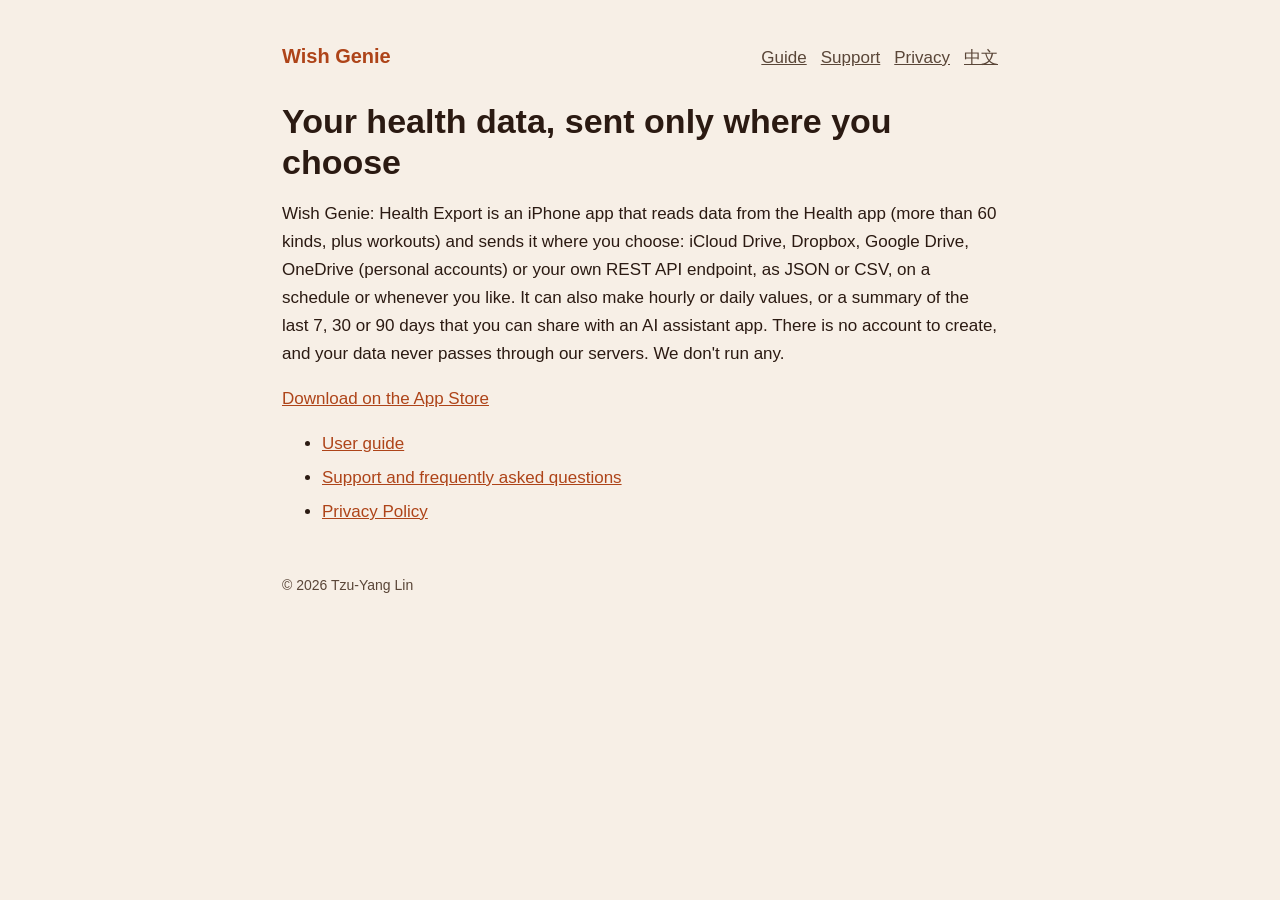
==== index.html @ 7e7dbb58 "docs: 1.4 - 60+ kinds of Health data and workouts Guide (en/zh): grouped data list, workout fields i" ====
<!DOCTYPE html>
<html lang="en">
<head>
<meta charset="utf-8">
<meta name="viewport" content="width=device-width, initial-scale=1">
<meta name="msvalidate.01" content="A6D7E776B60EA74DF2CAEA96C87149D2">
<title>Wish Genie: Health Export</title>
<meta name="description" content="iPhone app that exports Apple Health data (60+ kinds, plus workouts) as JSON or CSV to iCloud Drive, Dropbox, Google Drive, OneDrive or your own REST API. No account, no servers.">
<link rel="stylesheet" href="style.css">
</head>
<body>
<main>
<header><a class="brand" href="./">Wish Genie</a><nav><a href="guide/">Guide</a><a href="support/">Support</a><a href="privacy/">Privacy</a><a href="zh/" lang="zh-Hant">中文</a></nav></header>
<h1>Your health data, sent only where you choose</h1>
<p>Wish Genie: Health Export is an iPhone app that reads data from the Health app (more than 60 kinds, plus workouts) and sends it where you choose: iCloud Drive, Dropbox, Google Drive, OneDrive (personal accounts) or your own REST API endpoint, as JSON or CSV, on a schedule or whenever you like. It can also make hourly or daily values, or a summary of the last 7, 30 or 90 days that you can share with an AI assistant app. There is no account to create, and your data never passes through our servers. We don't run any.</p>
<p><a href="https://apps.apple.com/app/id6830697434">Download on the App Store</a></p>
<ul>
<li><a href="guide/">User guide</a></li>
<li><a href="support/">Support and frequently asked questions</a></li>
<li><a href="privacy/">Privacy Policy</a></li>
</ul>
<footer>© 2026 Tzu-Yang Lin</footer>
</main>
</body>
</html>
---- style.css ----
:root { --clay:#AE4419; --sky:#8DCFF0; --ink:#2B1A12; --sand:#F7EFE6; --soft:#5A4638; }
* { box-sizing: border-box; }
body { margin:0; background:var(--sand); color:var(--ink); font:17px/1.65 -apple-system, BlinkMacSystemFont, "PingFang TC", "Noto Sans TC", "Helvetica Neue", Arial, sans-serif; }
main { max-width:760px; margin:0 auto; padding:40px 22px 64px; }
header { display:flex; justify-content:space-between; align-items:baseline; gap:16px; flex-wrap:wrap; margin-bottom:28px; }
header a.brand { color:var(--clay); font-weight:800; font-size:20px; text-decoration:none; }
nav a { color:var(--soft); margin-left:14px; }
h1 { font-size:34px; line-height:1.2; margin:0 0 8px; }
h2 { font-size:22px; margin:34px 0 8px; }
p.meta { color:var(--soft); margin-top:0; }
a { color:var(--clay); }
li { margin:6px 0; }
footer { margin-top:48px; color:var(--soft); font-size:14px; }
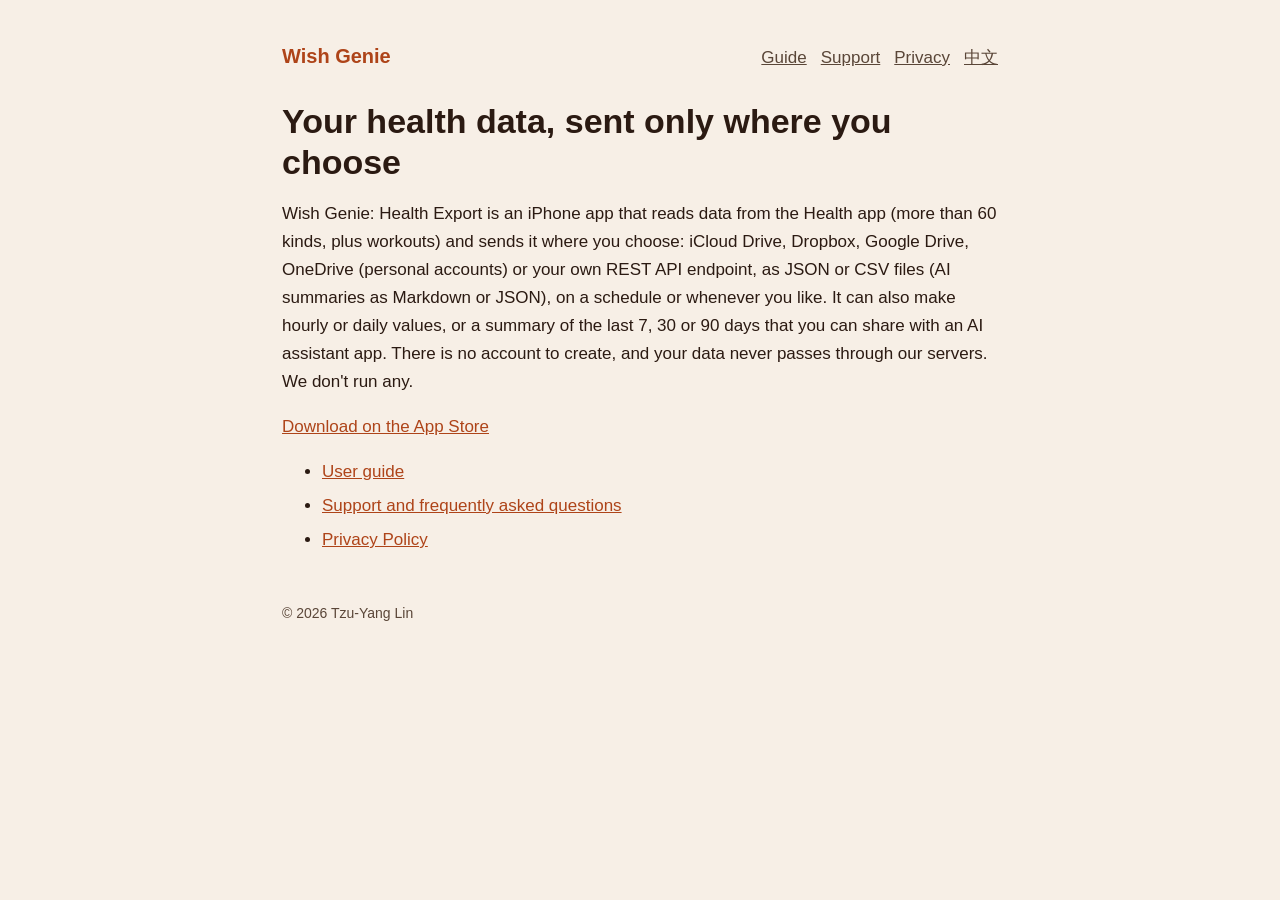
==== commit 6773523b: "docs: fix five inconsistencies from user testing (iOS 18+, sleep stage values, Check Health access, " ====
--- a/index.html
+++ b/index.html
@@ -12,7 +12,7 @@
 <main>
 <header><a class="brand" href="./">Wish Genie</a><nav><a href="guide/">Guide</a><a href="support/">Support</a><a href="privacy/">Privacy</a><a href="zh/" lang="zh-Hant">中文</a></nav></header>
 <h1>Your health data, sent only where you choose</h1>
-<p>Wish Genie: Health Export is an iPhone app that reads data from the Health app (more than 60 kinds, plus workouts) and sends it where you choose: iCloud Drive, Dropbox, Google Drive, OneDrive (personal accounts) or your own REST API endpoint, as JSON or CSV, on a schedule or whenever you like. It can also make hourly or daily values, or a summary of the last 7, 30 or 90 days that you can share with an AI assistant app. There is no account to create, and your data never passes through our servers. We don't run any.</p>
+<p>Wish Genie: Health Export is an iPhone app that reads data from the Health app (more than 60 kinds, plus workouts) and sends it where you choose: iCloud Drive, Dropbox, Google Drive, OneDrive (personal accounts) or your own REST API endpoint, as JSON or CSV files (AI summaries as Markdown or JSON), on a schedule or whenever you like. It can also make hourly or daily values, or a summary of the last 7, 30 or 90 days that you can share with an AI assistant app. There is no account to create, and your data never passes through our servers. We don't run any.</p>
 <p><a href="https://apps.apple.com/app/id6830697434">Download on the App Store</a></p>
 <ul>
 <li><a href="guide/">User guide</a></li>
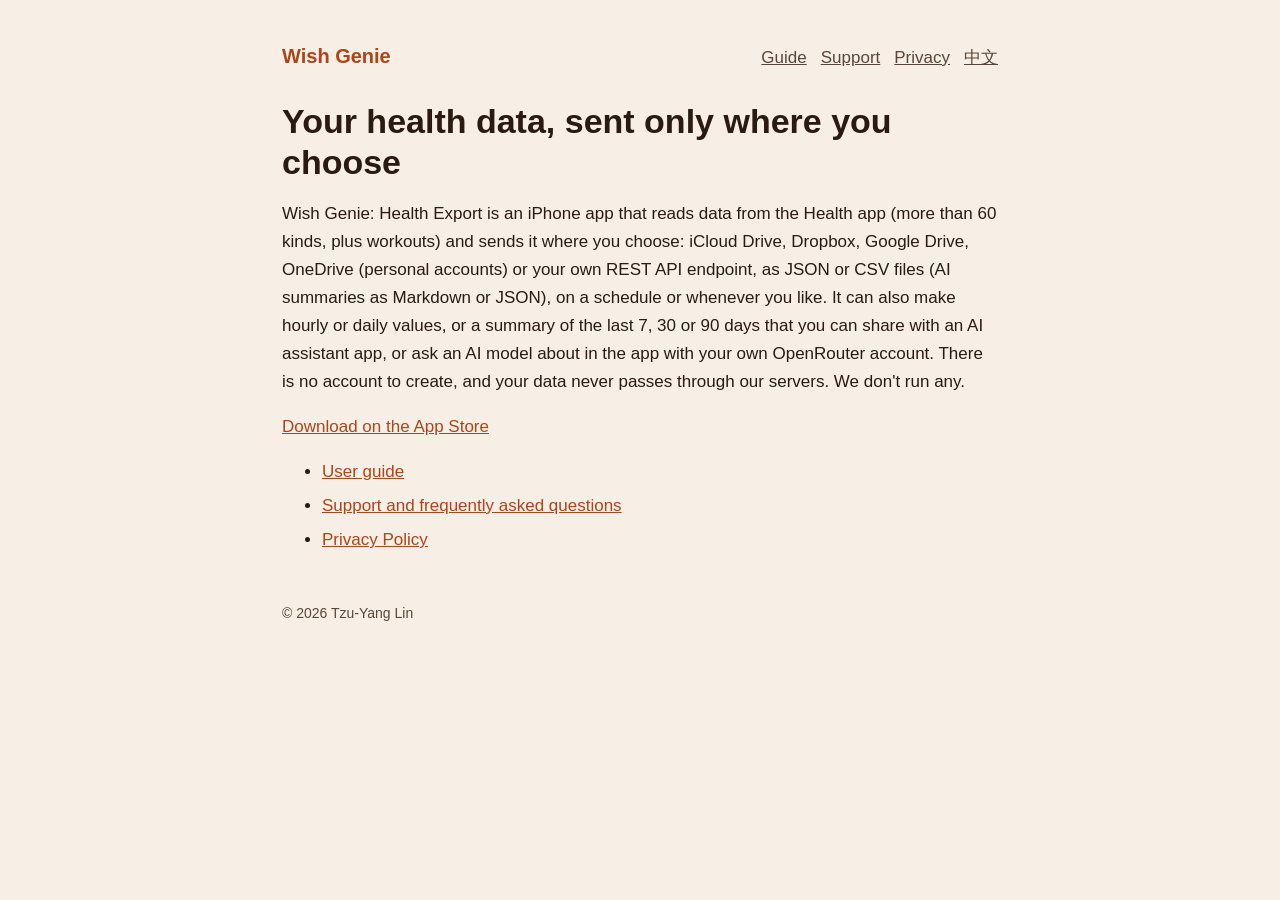
==== commit e45b413b: "docs: 1.6 - Ask AI with your own OpenRouter account (consent, models, training note, local history, " ====
--- a/index.html
+++ b/index.html
@@ -12,7 +12,7 @@
 <main>
 <header><a class="brand" href="./">Wish Genie</a><nav><a href="guide/">Guide</a><a href="support/">Support</a><a href="privacy/">Privacy</a><a href="zh/" lang="zh-Hant">中文</a></nav></header>
 <h1>Your health data, sent only where you choose</h1>
-<p>Wish Genie: Health Export is an iPhone app that reads data from the Health app (more than 60 kinds, plus workouts) and sends it where you choose: iCloud Drive, Dropbox, Google Drive, OneDrive (personal accounts) or your own REST API endpoint, as JSON or CSV files (AI summaries as Markdown or JSON), on a schedule or whenever you like. It can also make hourly or daily values, or a summary of the last 7, 30 or 90 days that you can share with an AI assistant app. There is no account to create, and your data never passes through our servers. We don't run any.</p>
+<p>Wish Genie: Health Export is an iPhone app that reads data from the Health app (more than 60 kinds, plus workouts) and sends it where you choose: iCloud Drive, Dropbox, Google Drive, OneDrive (personal accounts) or your own REST API endpoint, as JSON or CSV files (AI summaries as Markdown or JSON), on a schedule or whenever you like. It can also make hourly or daily values, or a summary of the last 7, 30 or 90 days that you can share with an AI assistant app, or ask an AI model about in the app with your own OpenRouter account. There is no account to create, and your data never passes through our servers. We don't run any.</p>
 <p><a href="https://apps.apple.com/app/id6830697434">Download on the App Store</a></p>
 <ul>
 <li><a href="guide/">User guide</a></li>
--- a/style.css
+++ b/style.css
@@ -11,3 +11,4 @@
 a { color:var(--clay); }
 li { margin:6px 0; }
 footer { margin-top:48px; color:var(--soft); font-size:14px; }
+pre.note { white-space:pre-wrap; overflow-wrap:anywhere; background:#fff; border-left:4px solid var(--clay); border-radius:8px; padding:14px 16px; font:14px/1.55 ui-monospace, SFMono-Regular, Menlo, monospace; color:var(--ink); }
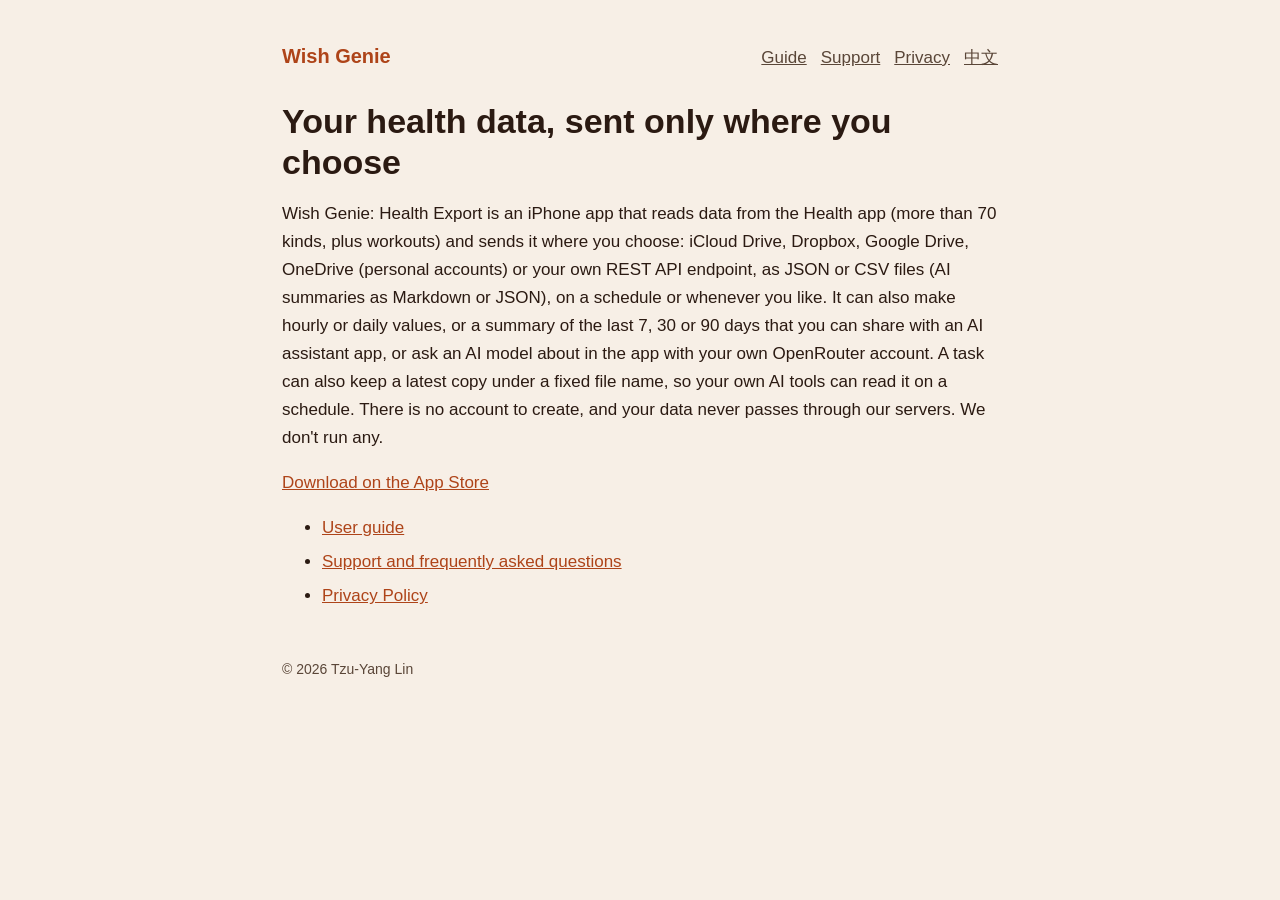
==== commit 1f911dfd: "docs: 1.7 - 12 new data types (stand hours, mindful minutes, State of Mind, Activity rings, cycle tr" ====
--- a/index.html
+++ b/index.html
@@ -5,14 +5,14 @@
 <meta name="viewport" content="width=device-width, initial-scale=1">
 <meta name="msvalidate.01" content="A6D7E776B60EA74DF2CAEA96C87149D2">
 <title>Wish Genie: Health Export</title>
-<meta name="description" content="iPhone app that exports Apple Health data (60+ kinds, plus workouts) as JSON or CSV to iCloud Drive, Dropbox, Google Drive, OneDrive or your own REST API. No account, no servers.">
+<meta name="description" content="iPhone app that exports Apple Health data (70+ kinds, plus workouts) as JSON or CSV to iCloud Drive, Dropbox, Google Drive, OneDrive or your own REST API. No account, no servers.">
 <link rel="stylesheet" href="style.css">
 </head>
 <body>
 <main>
 <header><a class="brand" href="./">Wish Genie</a><nav><a href="guide/">Guide</a><a href="support/">Support</a><a href="privacy/">Privacy</a><a href="zh/" lang="zh-Hant">中文</a></nav></header>
 <h1>Your health data, sent only where you choose</h1>
-<p>Wish Genie: Health Export is an iPhone app that reads data from the Health app (more than 60 kinds, plus workouts) and sends it where you choose: iCloud Drive, Dropbox, Google Drive, OneDrive (personal accounts) or your own REST API endpoint, as JSON or CSV files (AI summaries as Markdown or JSON), on a schedule or whenever you like. It can also make hourly or daily values, or a summary of the last 7, 30 or 90 days that you can share with an AI assistant app, or ask an AI model about in the app with your own OpenRouter account. There is no account to create, and your data never passes through our servers. We don't run any.</p>
+<p>Wish Genie: Health Export is an iPhone app that reads data from the Health app (more than 70 kinds, plus workouts) and sends it where you choose: iCloud Drive, Dropbox, Google Drive, OneDrive (personal accounts) or your own REST API endpoint, as JSON or CSV files (AI summaries as Markdown or JSON), on a schedule or whenever you like. It can also make hourly or daily values, or a summary of the last 7, 30 or 90 days that you can share with an AI assistant app, or ask an AI model about in the app with your own OpenRouter account. A task can also keep a latest copy under a fixed file name, so your own AI tools can read it on a schedule. There is no account to create, and your data never passes through our servers. We don't run any.</p>
 <p><a href="https://apps.apple.com/app/id6830697434">Download on the App Store</a></p>
 <ul>
 <li><a href="guide/">User guide</a></li>
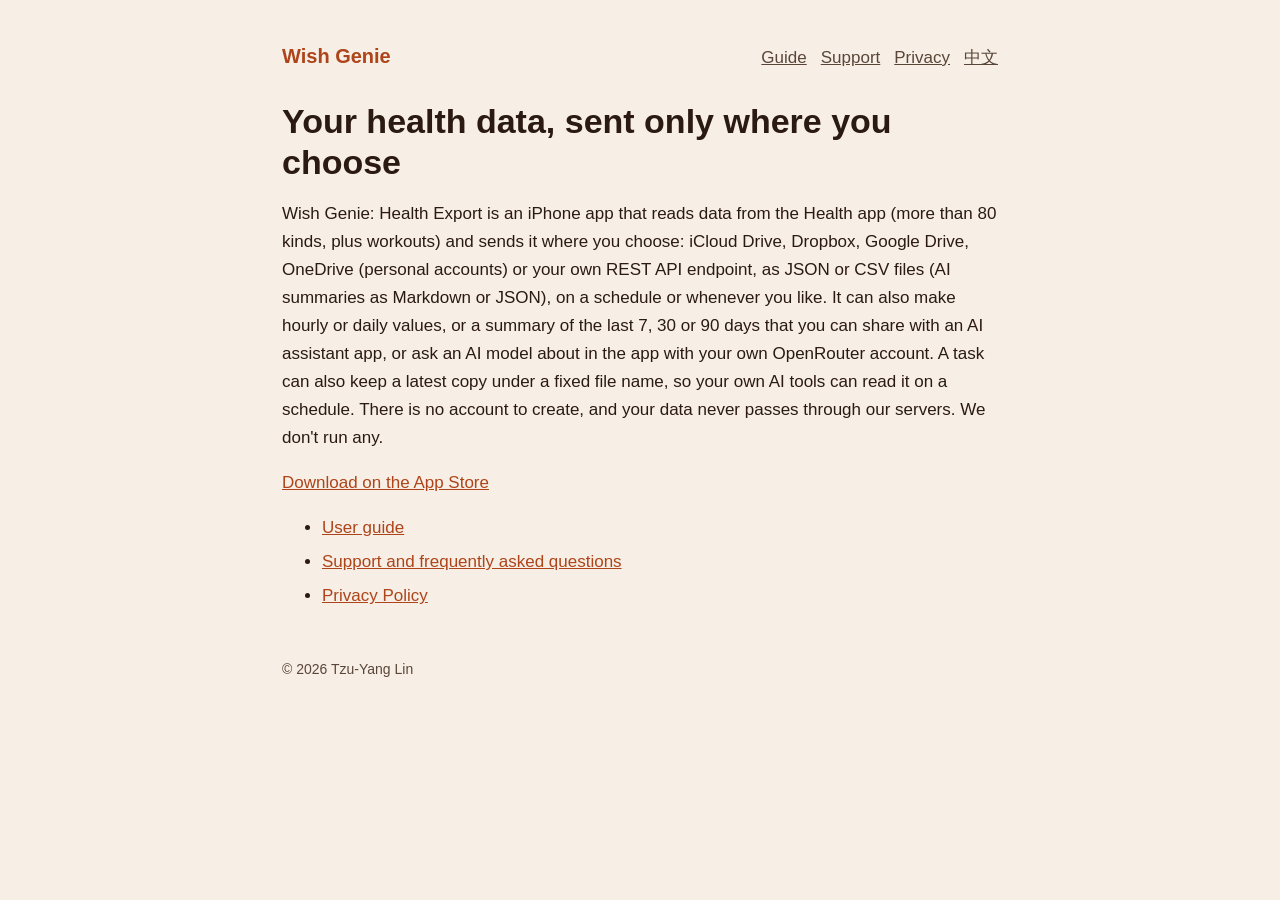
==== commit 987156b1: "docs: guide header says 2.2; data kinds count 80+ Co-Authored-By: Claude Fable 5.2 <noreply@anthropi" ====
--- a/index.html
+++ b/index.html
@@ -5,14 +5,14 @@
 <meta name="viewport" content="width=device-width, initial-scale=1">
 <meta name="msvalidate.01" content="A6D7E776B60EA74DF2CAEA96C87149D2">
 <title>Wish Genie: Health Export</title>
-<meta name="description" content="iPhone app that exports Apple Health data (70+ kinds, plus workouts) as JSON or CSV to iCloud Drive, Dropbox, Google Drive, OneDrive or your own REST API. No account, no servers.">
+<meta name="description" content="iPhone app that exports Apple Health data (80+ kinds, plus workouts) as JSON or CSV to iCloud Drive, Dropbox, Google Drive, OneDrive or your own REST API. No account, no servers.">
 <link rel="stylesheet" href="style.css">
 </head>
 <body>
 <main>
 <header><a class="brand" href="./">Wish Genie</a><nav><a href="guide/">Guide</a><a href="support/">Support</a><a href="privacy/">Privacy</a><a href="zh/" lang="zh-Hant">中文</a></nav></header>
 <h1>Your health data, sent only where you choose</h1>
-<p>Wish Genie: Health Export is an iPhone app that reads data from the Health app (more than 70 kinds, plus workouts) and sends it where you choose: iCloud Drive, Dropbox, Google Drive, OneDrive (personal accounts) or your own REST API endpoint, as JSON or CSV files (AI summaries as Markdown or JSON), on a schedule or whenever you like. It can also make hourly or daily values, or a summary of the last 7, 30 or 90 days that you can share with an AI assistant app, or ask an AI model about in the app with your own OpenRouter account. A task can also keep a latest copy under a fixed file name, so your own AI tools can read it on a schedule. There is no account to create, and your data never passes through our servers. We don't run any.</p>
+<p>Wish Genie: Health Export is an iPhone app that reads data from the Health app (more than 80 kinds, plus workouts) and sends it where you choose: iCloud Drive, Dropbox, Google Drive, OneDrive (personal accounts) or your own REST API endpoint, as JSON or CSV files (AI summaries as Markdown or JSON), on a schedule or whenever you like. It can also make hourly or daily values, or a summary of the last 7, 30 or 90 days that you can share with an AI assistant app, or ask an AI model about in the app with your own OpenRouter account. A task can also keep a latest copy under a fixed file name, so your own AI tools can read it on a schedule. There is no account to create, and your data never passes through our servers. We don't run any.</p>
 <p><a href="https://apps.apple.com/app/id6830697434">Download on the App Store</a></p>
 <ul>
 <li><a href="guide/">User guide</a></li>
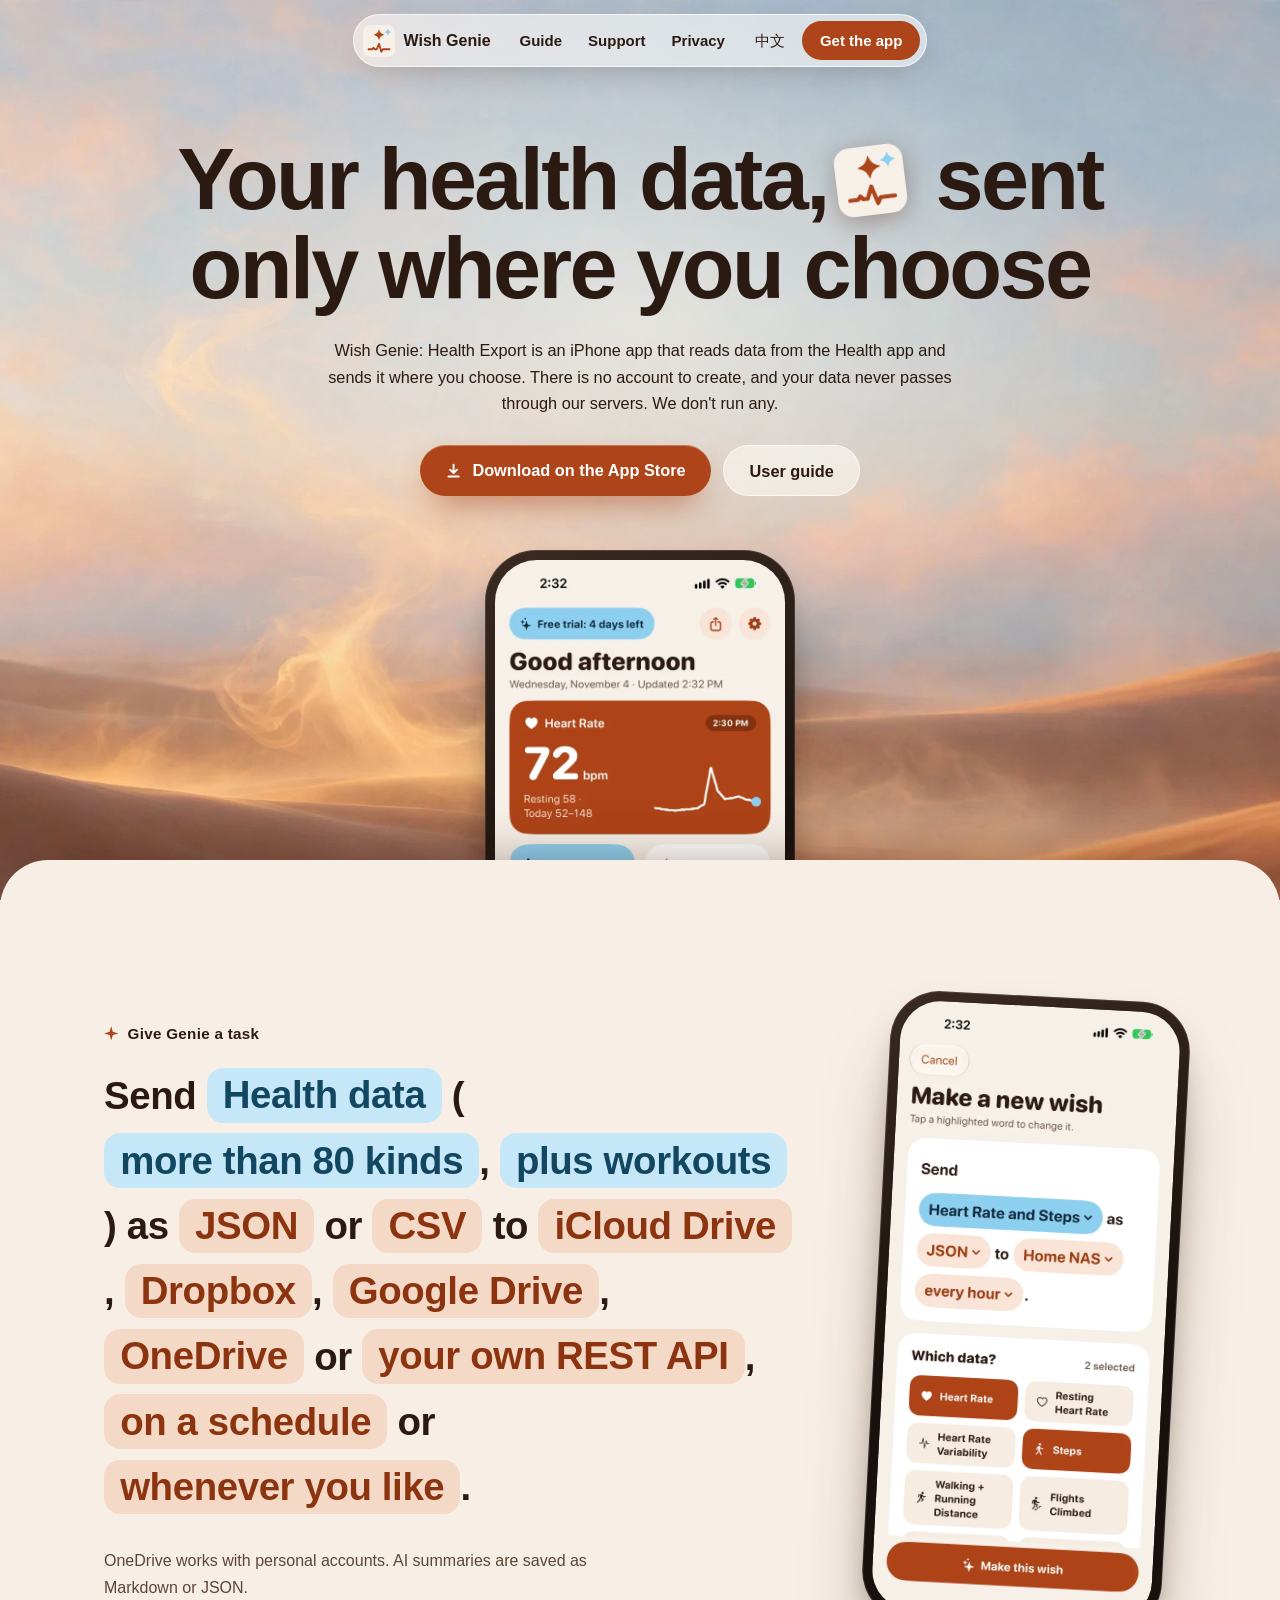
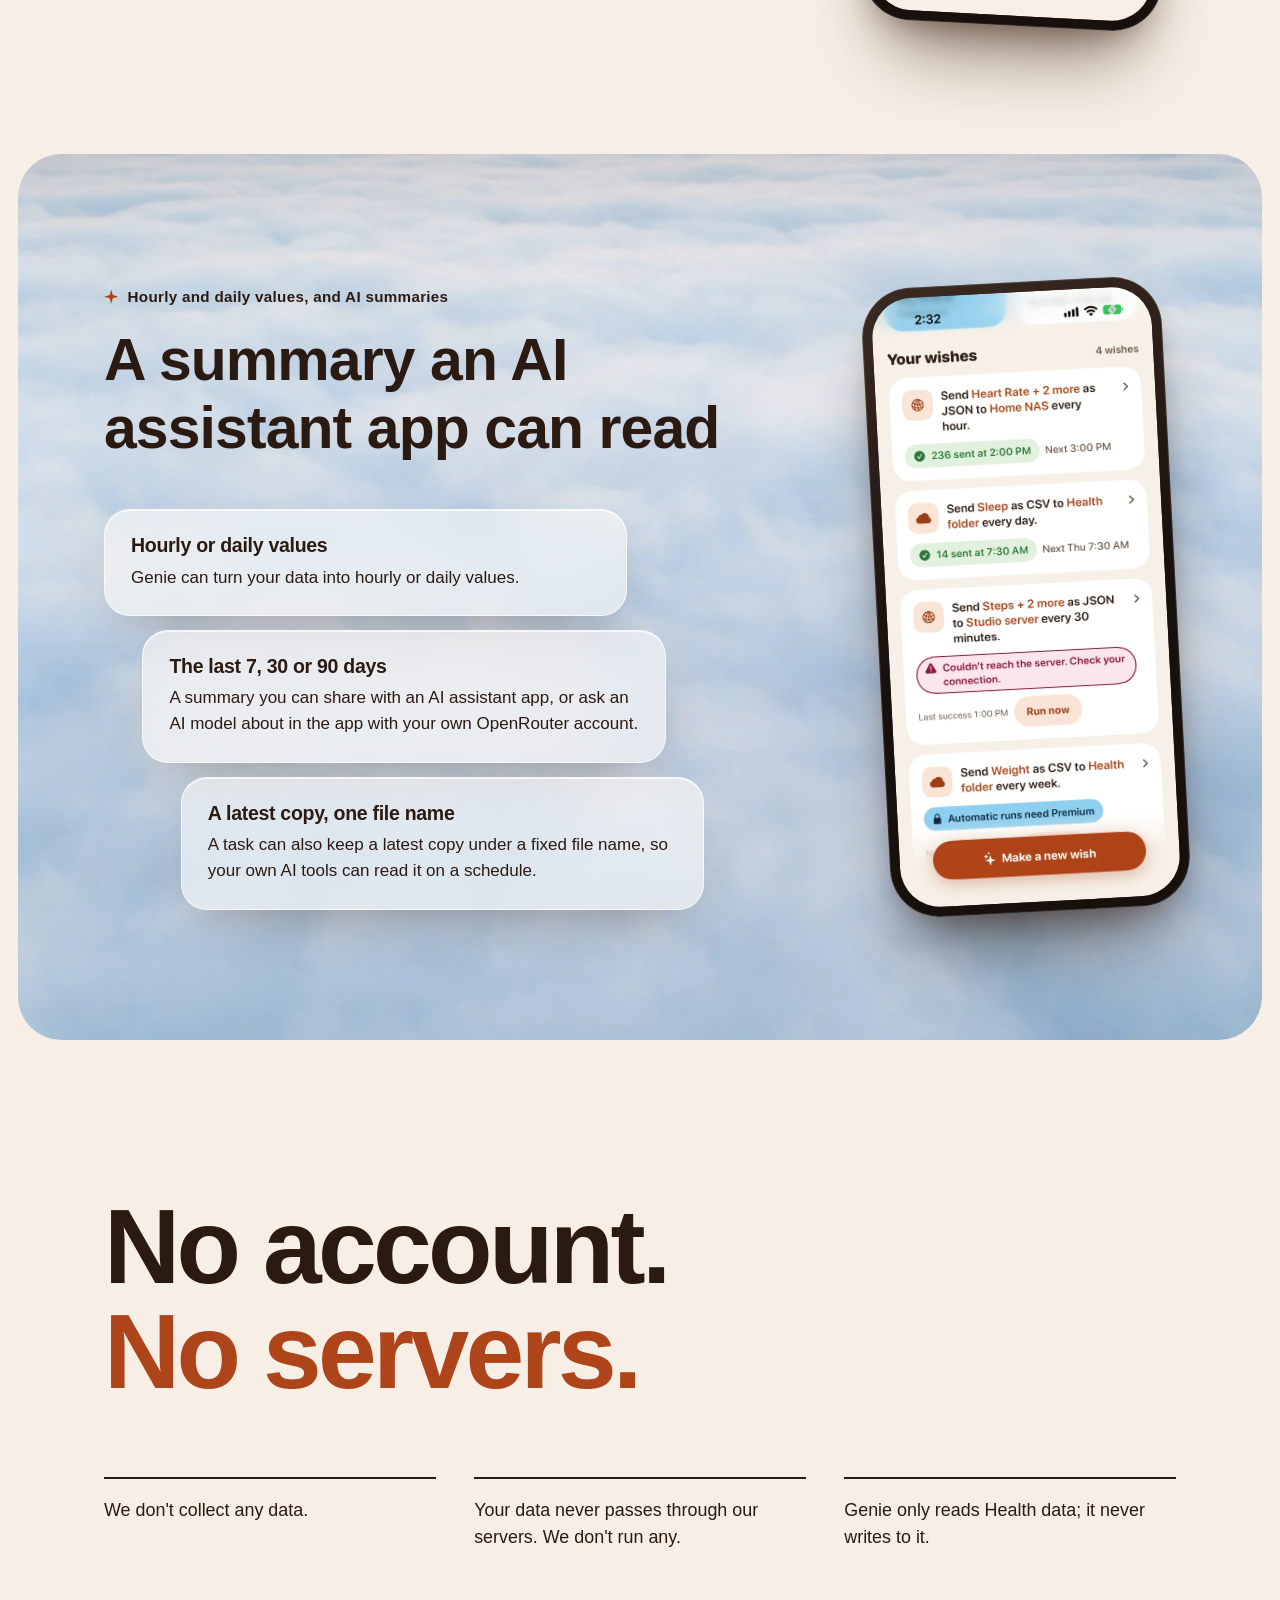
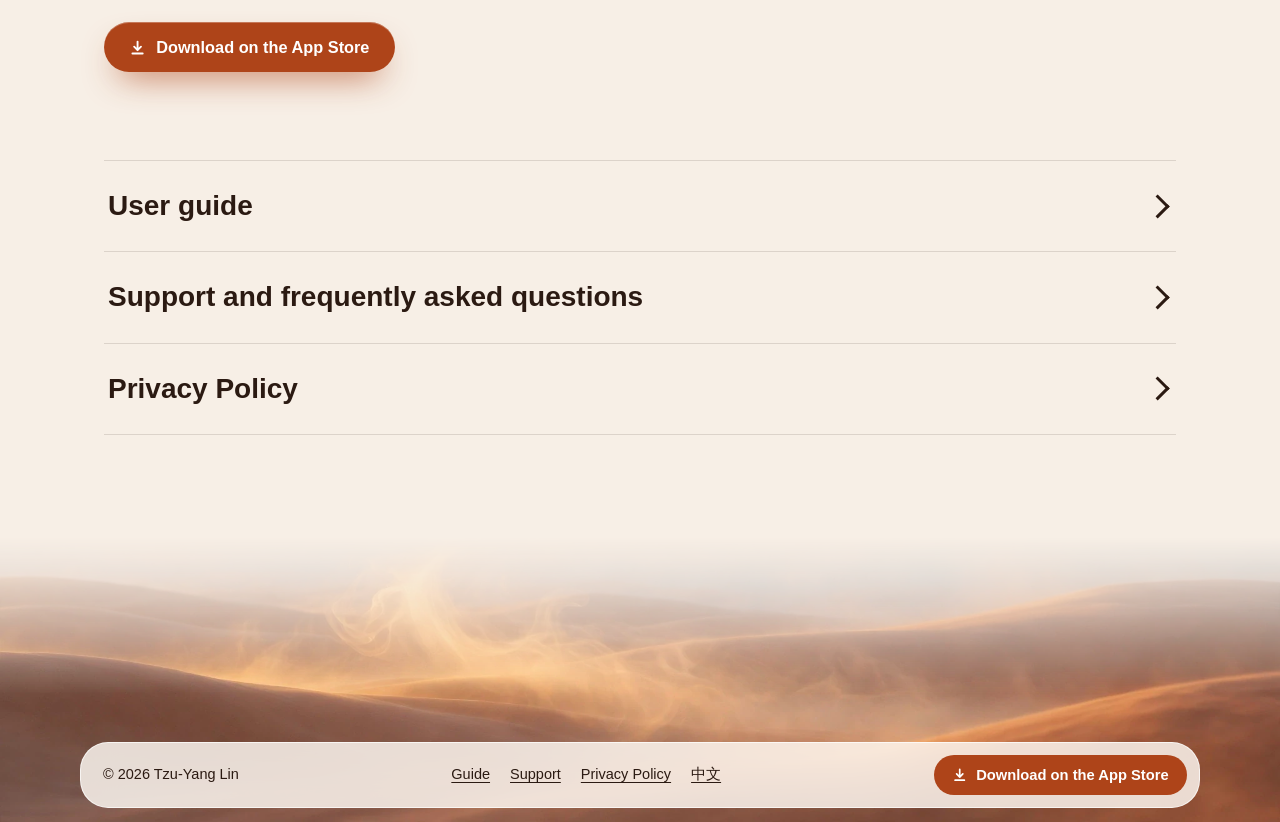
==== commit 985ea864: "site: full redesign (dunes and clouds, shared nav, guide TOC) — draft for review Co-Authored-By: Cla" ====
--- a/index.html
+++ b/index.html
@@ -6,20 +6,88 @@
 <meta name="msvalidate.01" content="A6D7E776B60EA74DF2CAEA96C87149D2">
 <title>Wish Genie: Health Export</title>
 <meta name="description" content="iPhone app that exports Apple Health data (80+ kinds, plus workouts) as JSON or CSV to iCloud Drive, Dropbox, Google Drive, OneDrive or your own REST API. No account, no servers.">
+<meta name="theme-color" content="#F7EFE6" media="(prefers-color-scheme: light)">
+<meta name="theme-color" content="#17100C" media="(prefers-color-scheme: dark)">
+<link rel="icon" href="assets/icon.svg" type="image/svg+xml">
+<link rel="apple-touch-icon" href="assets/icon-180.png">
 <link rel="stylesheet" href="style.css">
+<script src="site.js"></script>
 </head>
 <body>
-<main>
-<header><a class="brand" href="./">Wish Genie</a><nav><a href="guide/">Guide</a><a href="support/">Support</a><a href="privacy/">Privacy</a><a href="zh/" lang="zh-Hant">中文</a></nav></header>
-<h1>Your health data, sent only where you choose</h1>
-<p>Wish Genie: Health Export is an iPhone app that reads data from the Health app (more than 80 kinds, plus workouts) and sends it where you choose: iCloud Drive, Dropbox, Google Drive, OneDrive (personal accounts) or your own REST API endpoint, as JSON or CSV files (AI summaries as Markdown or JSON), on a schedule or whenever you like. It can also make hourly or daily values, or a summary of the last 7, 30 or 90 days that you can share with an AI assistant app, or ask an AI model about in the app with your own OpenRouter account. A task can also keep a latest copy under a fixed file name, so your own AI tools can read it on a schedule. There is no account to create, and your data never passes through our servers. We don't run any.</p>
-<p><a href="https://apps.apple.com/app/id6830697434">Download on the App Store</a></p>
-<ul>
+<header class="nav">
+<a class="skip" href="#content">Skip to content</a>
+<div class="nav-pill">
+<a class="nav-brand" href="./"><img src="assets/icon.svg" width="32" height="32" alt=""><span>Wish Genie</span></a>
+<nav class="nav-links" aria-label="Main"><a href="guide/">Guide</a><a href="support/">Support</a><a href="privacy/">Privacy</a></nav>
+<a class="nav-lang" href="zh/" lang="zh-Hant" hreflang="zh-Hant">中文</a>
+<a class="nav-cta" href="https://apps.apple.com/app/id6830697434">Get the app</a>
+</div>
+</header>
+<main id="content" class="home">
+
+<section class="hero">
+<picture class="hero-bg"><source media="(max-aspect-ratio: 4/5)" srcset="assets/bg/dunes-tall.webp"><img src="assets/bg/dunes-wide.webp" width="2048" height="1152" alt="" fetchpriority="high"></picture>
+<div class="sparks" aria-hidden="true"><i></i><i></i><i></i><i></i><i></i><i></i></div>
+<div class="hero-copy">
+<h1><span>Your health data,</span><img class="h1-icon" src="assets/icon.svg" width="80" height="80" alt=""> <span>sent only where you choose</span></h1>
+<p class="lede">Wish Genie: Health Export is an iPhone app that reads data from the Health app and sends it where you choose. There is no account to create, and your data never passes through our servers. We don't run any.</p>
+<p class="cta-row"><a class="btn btn-clay" href="https://apps.apple.com/app/id6830697434"><svg viewBox="0 0 20 20" aria-hidden="true"><path d="M10 3v10m0 0 4-4m-4 4-4-4M4 17h12" fill="none" stroke="currentColor" stroke-width="2.2" stroke-linecap="round" stroke-linejoin="round"/></svg>Download on the App Store</a><a class="btn btn-glass" href="guide/">User guide</a></p>
+</div>
+<div class="hero-phone"><div class="phone"><img src="assets/app/en-dashboard.webp" width="600" height="1304" alt="Wish Genie home screen with heart rate, steps and sleep"></div></div>
+</section>
+
+<section class="wish">
+<div class="wrap wish-grid">
+<div>
+<p class="eyebrow">Give Genie a task</p>
+<h2 class="sentence">Send <b class="chip data">Health data</b> (<b class="chip data">more than 80 kinds</b>, <b class="chip data">plus workouts</b>) as <b class="chip">JSON</b> or <b class="chip">CSV</b> to <b class="chip">iCloud Drive</b>, <b class="chip">Dropbox</b>, <b class="chip">Google Drive</b>, <b class="chip">OneDrive</b> or <b class="chip">your own REST API</b>, <b class="chip">on a schedule</b> or <b class="chip">whenever you like</b>.</h2>
+<p class="fine">OneDrive works with personal accounts. AI summaries are saved as Markdown or JSON.</p>
+</div>
+<div class="phone" data-reveal><img src="assets/app/en-wish.webp" width="600" height="1304" alt="Making a new task as a sentence in Wish Genie" loading="lazy" decoding="async"></div>
+</div>
+</section>
+
+<section class="sky">
+<picture class="sky-bg"><source media="(max-aspect-ratio: 4/5)" srcset="assets/bg/clouds-tall.webp"><img src="assets/bg/clouds-wide.webp" width="2048" height="1152" alt="" loading="lazy" decoding="async"></picture>
+<div class="wrap sky-grid">
+<div>
+<p class="eyebrow">Hourly and daily values, and AI summaries</p>
+<h2>A summary an AI assistant app can read</h2>
+<ul class="glass-list">
+<li class="glass" data-reveal style="--d:0"><h3>Hourly or daily values</h3><p>Genie can turn your data into hourly or daily values.</p></li>
+<li class="glass" data-reveal style="--d:1"><h3>The last 7, 30 or 90 days</h3><p>A summary you can share with an AI assistant app, or ask an AI model about in the app with your own OpenRouter account.</p></li>
+<li class="glass" data-reveal style="--d:2"><h3>A latest copy, one file name</h3><p>A task can also keep a latest copy under a fixed file name, so your own AI tools can read it on a schedule.</p></li>
+</ul>
+</div>
+<div class="phone" data-reveal><img src="assets/app/en-wishes.webp" width="600" height="1304" alt="The list of tasks in Wish Genie, each with its last result" loading="lazy" decoding="async"></div>
+</div>
+</section>
+
+<section class="promise">
+<div class="wrap">
+<h2>No account.<br><em>No servers.</em></h2>
+<ul class="facts">
+<li data-reveal style="--d:0">We don't collect any data.</li>
+<li data-reveal style="--d:1">Your data never passes through our servers. We don't run any.</li>
+<li data-reveal style="--d:2">Genie only reads Health data; it never writes to it.</li>
+</ul>
+<p class="cta-row"><a class="btn btn-clay" href="https://apps.apple.com/app/id6830697434"><svg viewBox="0 0 20 20" aria-hidden="true"><path d="M10 3v10m0 0 4-4m-4 4-4-4M4 17h12" fill="none" stroke="currentColor" stroke-width="2.2" stroke-linecap="round" stroke-linejoin="round"/></svg>Download on the App Store</a></p>
+<ul class="doors">
 <li><a href="guide/">User guide</a></li>
 <li><a href="support/">Support and frequently asked questions</a></li>
 <li><a href="privacy/">Privacy Policy</a></li>
 </ul>
-<footer>© 2026 Tzu-Yang Lin</footer>
+</div>
+</section>
+
 </main>
+<footer class="foot">
+<img class="foot-bg" src="assets/bg/dunes-wide.webp" width="2048" height="1152" alt="" loading="lazy" decoding="async">
+<div class="foot-bar">
+<span>© 2026 Tzu-Yang Lin</span>
+<nav aria-label="Footer"><a href="guide/">Guide</a><a href="support/">Support</a><a href="privacy/">Privacy Policy</a><a href="zh/" lang="zh-Hant" hreflang="zh-Hant">中文</a></nav>
+<a class="btn btn-clay" href="https://apps.apple.com/app/id6830697434"><svg viewBox="0 0 20 20" aria-hidden="true"><path d="M10 3v10m0 0 4-4m-4 4-4-4M4 17h12" fill="none" stroke="currentColor" stroke-width="2.2" stroke-linecap="round" stroke-linejoin="round"/></svg>Download on the App Store</a>
+</div>
+</footer>
 </body>
 </html>
--- a/style.css
+++ b/style.css
@@ -1,14 +1,343 @@
-:root { --clay:#AE4419; --sky:#8DCFF0; --ink:#2B1A12; --sand:#F7EFE6; --soft:#5A4638; }
-* { box-sizing: border-box; }
-body { margin:0; background:var(--sand); color:var(--ink); font:17px/1.65 -apple-system, BlinkMacSystemFont, "PingFang TC", "Noto Sans TC", "Helvetica Neue", Arial, sans-serif; }
-main { max-width:760px; margin:0 auto; padding:40px 22px 64px; }
-header { display:flex; justify-content:space-between; align-items:baseline; gap:16px; flex-wrap:wrap; margin-bottom:28px; }
-header a.brand { color:var(--clay); font-weight:800; font-size:20px; text-decoration:none; }
-nav a { color:var(--soft); margin-left:14px; }
-h1 { font-size:34px; line-height:1.2; margin:0 0 8px; }
-h2 { font-size:22px; margin:34px 0 8px; }
-p.meta { color:var(--soft); margin-top:0; }
-a { color:var(--clay); }
-li { margin:6px 0; }
-footer { margin-top:48px; color:var(--soft); font-size:14px; }
-pre.note { white-space:pre-wrap; overflow-wrap:anywhere; background:#fff; border-left:4px solid var(--clay); border-radius:8px; padding:14px 16px; font:14px/1.55 ui-monospace, SFMono-Regular, Menlo, monospace; color:var(--ink); }
+/* Wish Genie site. One stylesheet for all pages. No third-party resources. */
+
+/* ---------- Tokens ---------- */
+:root {
+  color-scheme: light dark;
+  --clay: #AE4419;
+  --clay-deep: #8C3410;
+  --sky: #8DCFF0;
+  --gold: #F2C57C;
+  --ink: #2B1A12;
+  --soft: #5A4638;
+  --sand: #F7EFE6;
+  --paper: #FFFAF4;
+  --line: rgba(43, 26, 18, .13);
+  --link: #AE4419;
+  --chip-clay-bg: #F5D9C7;
+  --chip-clay-fg: #8C3410;
+  --chip-sky-bg: #C6E7F8;
+  --chip-sky-fg: #114761;
+  --glass: rgba(255, 252, 247, .58);
+  --glass-strong: rgba(255, 250, 244, .82);
+  --glass-edge: rgba(255, 255, 255, .7);
+  --haze: rgba(250, 242, 232, .62);
+  --shadow: 0 24px 60px -28px rgba(60, 28, 10, .45);
+  --img-filter: none;
+  --round: ui-rounded, "SF Pro Rounded", -apple-system, BlinkMacSystemFont, "PingFang TC", "Noto Sans TC", "Helvetica Neue", Arial, sans-serif;
+  --body: -apple-system, BlinkMacSystemFont, "PingFang TC", "Noto Sans TC", "Helvetica Neue", Arial, sans-serif;
+  --mono: ui-monospace, SFMono-Regular, Menlo, monospace;
+  --ease: cubic-bezier(.2, .8, .2, 1);
+  --wrap: 1120px;
+}
+
+@media (prefers-color-scheme: dark) {
+  :root {
+    --ink: #F5EADF;
+    --soft: #CDBBAA;
+    --sand: #17100C;
+    --paper: #221812;
+    --line: rgba(245, 234, 223, .16);
+    --link: #F29A70;
+    --chip-clay-bg: #4A2416;
+    --chip-clay-fg: #FFC9AD;
+    --chip-sky-bg: #173B4D;
+    --chip-sky-fg: #BFE6FA;
+    --glass: rgba(28, 19, 14, .62);
+    --glass-strong: rgba(28, 19, 14, .84);
+    --glass-edge: rgba(255, 240, 225, .14);
+    --haze: rgba(18, 11, 8, .5);
+    --shadow: 0 24px 60px -24px rgba(0, 0, 0, .8);
+    --img-filter: brightness(.4) saturate(1.15);
+  }
+}
+
+/* ---------- Base ---------- */
+*, *::before, *::after { box-sizing: border-box; }
+html { -webkit-text-size-adjust: 100%; text-size-adjust: 100%; scroll-behavior: smooth; }
+body {
+  margin: 0;
+  background: var(--sand);
+  color: var(--ink);
+  font: 17px/1.65 var(--body);
+  overflow-x: clip;
+  -webkit-font-smoothing: antialiased;
+}
+img { max-width: 100%; }
+a { color: var(--link); text-underline-offset: .18em; text-decoration-thickness: .07em; }
+a:hover { text-decoration-thickness: .12em; }
+:focus-visible { outline: 2px solid var(--ink); outline-offset: 3px; border-radius: 6px; }
+h1, h2, h3 { font-family: var(--round); line-height: 1.15; letter-spacing: -.015em; margin: 0; text-wrap: balance; }
+:lang(zh-Hant) h1, :lang(zh-Hant) h2, :lang(zh-Hant) h3 { letter-spacing: 0; line-height: 1.3; }
+p { margin: 0 0 1em; }
+[id] { scroll-margin-top: 104px; }
+::selection { background: var(--sky); color: #1B120D; }
+
+.wrap { width: 100%; max-width: var(--wrap); margin: 0 auto; padding: 0 24px; }
+
+/* Plain pages without the site shell (the app's sign-in relay page). */
+body > main:not([class]) { max-width: 680px; margin: 0 auto; padding: 18vh 24px 64px; }
+body > main:not([class]) h1 { font-size: 2rem; margin-bottom: .6em; }
+
+/* ---------- Navigation ---------- */
+.nav { position: fixed; z-index: 50; top: 14px; left: 0; right: 0; display: flex; justify-content: center; padding: 0 12px; pointer-events: none; }
+.skip { position: absolute; left: 12px; top: -80px; background: var(--ink); color: var(--sand); padding: 10px 16px; border-radius: 12px; pointer-events: auto; }
+.skip:focus { top: 0; }
+.nav-pill {
+  pointer-events: auto;
+  display: flex; align-items: center; gap: 4px;
+  max-width: 100%;
+  padding: 6px;
+  border-radius: 999px;
+  background: var(--glass);
+  border: 1px solid var(--glass-edge);
+  -webkit-backdrop-filter: blur(18px) saturate(1.5);
+  backdrop-filter: blur(18px) saturate(1.5);
+  box-shadow: 0 10px 34px -18px rgba(60, 28, 10, .5);
+  transition: background .4s var(--ease), box-shadow .4s var(--ease);
+}
+.scrolled .nav-pill { background: var(--glass-strong); box-shadow: 0 14px 40px -18px rgba(60, 28, 10, .65); }
+.nav-pill a { color: var(--ink); text-decoration: none; white-space: nowrap; border-radius: 999px; font-size: 15px; font-weight: 550; line-height: 1; }
+.nav-pill .nav-brand { display: flex; align-items: center; gap: 9px; padding: 3px 12px 3px 3px; font-family: var(--round); font-weight: 750; font-size: 16px; }
+.nav-brand img { width: 32px; height: 32px; display: block; }
+.nav-links { display: flex; align-items: center; min-width: 0; overflow-x: auto; scrollbar-width: none; }
+.nav-links::-webkit-scrollbar { display: none; }
+.nav-links a, .nav-lang { padding: 11px 13px; transition: background .25s; }
+.nav-links a:hover, .nav-lang:hover { background: rgba(174, 68, 25, .12); }
+.nav-pill .nav-links a[aria-current] { background: var(--ink); color: var(--sand); }
+.nav-pill .nav-cta { padding: 12px 18px; background: var(--clay); color: #fff; font-family: var(--round); font-weight: 700; transition: transform .3s var(--ease), background .25s; }
+.nav-pill .nav-cta:hover { background: var(--clay-deep); transform: translateY(-1px); }
+@media (max-width: 760px) {
+  .nav-pill .nav-cta { display: none; }
+  .nav-pill a { font-size: 14px; }
+  .nav-links a, .nav-lang { padding: 10px 9px; }
+}
+@media (max-width: 560px) {
+  .nav-brand span { position: absolute; width: 1px; height: 1px; overflow: hidden; clip-path: inset(50%); }
+  .nav-pill .nav-brand { padding-right: 3px; }
+}
+
+/* ---------- Buttons ---------- */
+.btn {
+  display: inline-flex; align-items: center; justify-content: center; gap: .6em;
+  padding: 1em 1.55em;
+  border-radius: 999px;
+  font-family: var(--round); font-weight: 700; font-size: 1.02rem; line-height: 1;
+  text-decoration: none;
+  transition: transform .35s var(--ease), box-shadow .35s var(--ease), background .25s;
+}
+.btn svg { width: 1.05em; height: 1.05em; flex: none; }
+.btn:hover { transform: translateY(-2px); }
+.btn:active { transform: translateY(0) scale(.98); }
+.btn-clay { background: var(--clay); color: #fff; box-shadow: 0 16px 34px -14px rgba(174, 68, 25, .85), inset 0 1px 0 rgba(255, 255, 255, .28); }
+.btn-clay:hover { background: var(--clay-deep); }
+.btn-glass { background: var(--glass); color: var(--ink); border: 1px solid var(--glass-edge); -webkit-backdrop-filter: blur(14px); backdrop-filter: blur(14px); }
+.cta-row { display: flex; flex-wrap: wrap; gap: 12px; justify-content: center; margin: 0; }
+
+.eyebrow { display: inline-flex; align-items: center; gap: .6em; margin: 0 0 1.1em; font-family: var(--round); font-weight: 700; font-size: .95rem; letter-spacing: .02em; color: var(--ink); }
+.eyebrow::before { content: ""; width: .95em; height: .95em; background: var(--clay); clip-path: polygon(50% 0, 61% 39%, 100% 50%, 61% 61%, 50% 100%, 39% 61%, 0 50%, 39% 39%); }
+
+/* ---------- Phone ---------- */
+.phone {
+  --w: min(300px, 66vw);
+  width: var(--w); flex: none;
+  padding: calc(var(--w) * .032);
+  border-radius: calc(var(--w) * .165);
+  background: linear-gradient(160deg, #3A2A22, #17100C 55%);
+  box-shadow: 0 0 0 1px rgba(255, 255, 255, .12) inset, 0 50px 80px -30px rgba(50, 22, 6, .6), 0 18px 36px -18px rgba(50, 22, 6, .5);
+}
+.phone img { display: block; width: 100%; height: auto; border-radius: calc(var(--w) * .135); }
+
+/* ---------- Home: hero ---------- */
+.hero {
+  position: relative; isolation: isolate; overflow: hidden;
+  min-height: min(100vh, 1080px); min-height: min(100svh, 1080px);
+  display: flex; flex-direction: column; align-items: center;
+  padding: clamp(104px, 15vh, 160px) 20px 0;
+  text-align: center;
+}
+.hero-bg { position: absolute; z-index: -3; inset: 0 0 -8% 0; }
+.hero-bg img { width: 100%; height: 100%; object-fit: cover; object-position: 50% 100%; display: block; filter: var(--img-filter); animation: drift 36s ease-in-out infinite alternate; transform-origin: 50% 100%; }
+.hero::before { content: ""; position: absolute; z-index: -1; left: 50%; top: 0; width: min(1100px, 150vw); height: 72%; transform: translateX(-50%); background: radial-gradient(closest-side, var(--haze), transparent); pointer-events: none; }
+.hero-copy { max-width: 980px; will-change: transform; }
+.hero h1 { font-size: clamp(2.45rem, min(7.4vw, 10.6vh), 5.4rem); font-weight: 800; letter-spacing: -.03em; line-height: 1.03; }
+:lang(zh-Hant) .hero h1 span { display: inline-block; }
+:lang(zh-Hant) .hero h1 { font-size: clamp(2.1rem, min(8.4vw, 10vh), 5rem); letter-spacing: .01em; line-height: 1.2; }
+.h1-icon { width: .8em; height: .8em; margin: 0 .1em; vertical-align: -.07em; transform: rotate(-7deg); filter: drop-shadow(0 .08em .14em rgba(80, 36, 10, .35)); }
+.lede { max-width: 39em; margin: 1.5em auto 1.8em; font-size: clamp(1.02rem, 1.25vw, 1.16rem); line-height: 1.6; color: var(--ink); }
+.hero-phone { flex: 1 0 auto; height: 0; min-height: clamp(210px, 36vh, 420px); margin-top: clamp(30px, 6vh, 64px); display: flex; justify-content: center; align-items: flex-start; }
+.hero-phone .phone { --w: min(310px, 64vw); will-change: transform; }
+
+.sparks { position: absolute; z-index: -2; inset: 0; pointer-events: none; filter: drop-shadow(0 0 6px rgba(255, 220, 160, .95)); }
+.sparks i { position: absolute; bottom: 20%; width: 12px; height: 12px; background: #FFE9BF; opacity: 0; clip-path: polygon(50% 0, 60% 40%, 100% 50%, 60% 60%, 50% 100%, 40% 60%, 0 50%, 40% 40%); animation: spark 11s linear infinite; }
+.sparks i:nth-child(1) { left: 31%; --dx: -6vw; animation-delay: -1s; }
+.sparks i:nth-child(2) { left: 38%; --dx: 5vw; width: 8px; height: 8px; animation-duration: 14s; animation-delay: -6s; }
+.sparks i:nth-child(3) { left: 46%; --dx: -3vw; width: 16px; height: 16px; animation-duration: 16s; animation-delay: -3s; }
+.sparks i:nth-child(4) { left: 57%; --dx: 7vw; width: 9px; height: 9px; animation-duration: 12s; animation-delay: -9s; }
+.sparks i:nth-child(5) { left: 66%; --dx: -4vw; animation-duration: 15s; animation-delay: -12s; }
+.sparks i:nth-child(6) { left: 24%; --dx: 3vw; width: 7px; height: 7px; animation-duration: 13s; animation-delay: -4s; }
+
+
+/* Entrance. Runs from CSS alone, so the final state shows even without JavaScript. */
+.hero-copy > * { animation: rise 1.1s var(--ease) both; }
+.hero-copy > :nth-child(2) { animation-delay: .12s; }
+.hero-copy > :nth-child(3) { animation-delay: .22s; }
+.hero-phone .phone { animation: phone-rise 1.6s .3s var(--ease) both; }
+
+@keyframes rise { from { opacity: 0; transform: translateY(26px); } }
+@keyframes phone-rise { from { opacity: 0; transform: translateY(42%); } }
+@keyframes drift { to { transform: scale(1.07); } }
+@keyframes spark { 0% { transform: translate(0, 0) scale(.3) rotate(0); opacity: 0; } 12% { opacity: .95; } 70% { opacity: .7; } 100% { transform: translate(var(--dx, 0), -52vh) scale(1) rotate(160deg); opacity: 0; } }
+
+/* ---------- Home: the wish sentence ---------- */
+.wish { position: relative; z-index: 2; margin-top: -40px; padding: clamp(72px, 11vw, 136px) 0 clamp(64px, 10vw, 128px); background: var(--sand); border-radius: clamp(28px, 4vw, 48px) clamp(28px, 4vw, 48px) 0 0; box-shadow: 0 -30px 60px -40px rgba(60, 28, 10, .5); }
+.wish-grid { display: grid; grid-template-columns: minmax(0, 1fr) auto; gap: clamp(32px, 6vw, 88px); align-items: center; }
+.sentence { font-size: clamp(1.42rem, 3vw, 2.5rem); font-weight: 700; line-height: 1.5; letter-spacing: -.01em; text-wrap: pretty; }
+:lang(zh-Hant) .sentence { line-height: 1.6; }
+.chip { display: inline-block; white-space: nowrap; font-weight: inherit; line-height: 1.3; padding: .06em .42em; margin: .14em 0; border-radius: .42em; background: var(--chip-clay-bg); color: var(--chip-clay-fg); }
+.chip.data { background: var(--chip-sky-bg); color: var(--chip-sky-fg); }
+.fine { margin: 1.8em 0 0; max-width: 34em; color: var(--soft); font-size: 1rem; }
+.wish .phone { transform: rotate(3deg); }
+@media (max-width: 860px) {
+  .wish-grid { grid-template-columns: 1fr; }
+  .wish .phone { margin: 8px auto 0; --w: min(270px, 68vw); }
+}
+
+/* ---------- Home: cloud sea ---------- */
+.sky { position: relative; isolation: isolate; overflow: hidden; margin: 0 clamp(8px, 1.4vw, 20px); border-radius: clamp(26px, 3.4vw, 48px); padding: clamp(72px, 10vw, 136px) 0; }
+.sky-bg { position: absolute; z-index: -1; inset: -14% 0; }
+.sky-bg img { width: 100%; height: 100%; object-fit: cover; display: block; filter: var(--img-filter); }
+/* A light veil keeps dark ink at 4.5:1 or better over the darkest part of the clouds. */
+.sky-bg::after, .doc-hero-bg::after { content: ""; position: absolute; inset: 0; background: rgba(247, 239, 230, .12); }
+@media (max-aspect-ratio: 4/5) { .sky-bg::after, .doc-hero-bg::after { background: rgba(247, 239, 230, .3); } }
+.sky-grid { display: grid; grid-template-columns: minmax(0, 1fr) auto; gap: clamp(32px, 6vw, 96px); align-items: center; }
+.sky h2 { font-size: clamp(2rem, 4.6vw, 3.7rem); font-weight: 800; max-width: 12em; margin-bottom: clamp(28px, 4vw, 48px); }
+.glass-list { list-style: none; margin: 0; padding: 0; display: grid; gap: 14px; max-width: 600px; }
+.glass { margin: 0; padding: 24px 26px; border-radius: 26px; background: var(--glass); border: 1px solid var(--glass-edge); -webkit-backdrop-filter: blur(22px) saturate(1.4); backdrop-filter: blur(22px) saturate(1.4); box-shadow: var(--shadow), inset 0 1px 0 var(--glass-edge); }
+.glass:nth-child(1) { margin-right: clamp(0px, 6vw, 80px); }
+.glass:nth-child(2) { margin-left: clamp(0px, 3vw, 40px); margin-right: clamp(0px, 3vw, 40px); }
+.glass:nth-child(3) { margin-left: clamp(0px, 6vw, 80px); }
+.glass h3 { font-size: 1.22rem; font-weight: 750; margin-bottom: .4em; }
+.glass p { margin: 0; color: var(--ink); line-height: 1.55; }
+.sky .phone { transform: rotate(-3deg); }
+@media (max-width: 960px) {
+  .sky-grid { grid-template-columns: 1fr; }
+  .sky .phone { margin: 12px auto 0; --w: min(270px, 68vw); }
+  .glass:nth-child(n) { margin-left: 0; margin-right: 0; }
+  .glass-list { max-width: none; }
+}
+
+/* ---------- Home: promise ---------- */
+.promise { padding: clamp(80px, 12vw, 168px) 0 clamp(56px, 8vw, 104px); }
+.promise h2 { font-size: clamp(2.5rem, 8.4vw, 6.6rem); font-weight: 800; letter-spacing: -.035em; line-height: 1; }
+:lang(zh-Hant) .promise h2 { letter-spacing: 0; line-height: 1.2; font-size: clamp(2.2rem, 7.4vw, 5.6rem); }
+.promise h2 em { font-style: normal; color: var(--link); }
+.facts { list-style: none; margin: clamp(36px, 6vw, 72px) 0; padding: 0; display: grid; grid-template-columns: repeat(3, minmax(0, 1fr)); gap: 0 clamp(20px, 3vw, 44px); }
+.facts li { margin: 0; padding-top: 18px; border-top: 2px solid var(--ink); font-size: 1.12rem; line-height: 1.5; }
+.promise .cta-row { justify-content: flex-start; }
+.doors { list-style: none; margin: clamp(48px, 7vw, 88px) 0 0; padding: 0; border-bottom: 1px solid var(--line); }
+.doors li { margin: 0; border-top: 1px solid var(--line); }
+.doors a { display: flex; align-items: center; justify-content: space-between; gap: 20px; padding: 22px 4px; font-family: var(--round); font-weight: 700; font-size: clamp(1.2rem, 2.4vw, 1.75rem); color: var(--ink); text-decoration: none; transition: padding .4s var(--ease), color .25s; }
+.doors a::after { content: ""; flex: none; width: .62em; height: .62em; margin-right: 6px; border-top: .13em solid currentColor; border-right: .13em solid currentColor; transform: rotate(45deg); transition: transform .4s var(--ease); }
+.doors a:hover { padding-left: 16px; color: var(--link); }
+.doors a:hover::after { transform: translateX(6px) rotate(45deg); }
+@media (max-width: 760px) {
+  .facts { grid-template-columns: 1fr; gap: 22px; }
+}
+
+/* ---------- Footer ---------- */
+.foot { position: relative; isolation: isolate; overflow: hidden; padding: clamp(110px, 16vw, 210px) 12px 14px; }
+.foot-bg { position: absolute; z-index: -1; inset: 0; width: 100%; height: 100%; object-fit: cover; object-position: 50% 100%; filter: var(--img-filter); -webkit-mask-image: linear-gradient(transparent, #000 55%); mask-image: linear-gradient(transparent, #000 55%); }
+.foot-bar { max-width: var(--wrap); margin: 0 auto; display: flex; flex-wrap: wrap; align-items: center; justify-content: space-between; gap: 10px 22px; padding: 12px 12px 12px 22px; border-radius: 28px; background: var(--glass-strong); border: 1px solid var(--glass-edge); -webkit-backdrop-filter: blur(18px); backdrop-filter: blur(18px); font-size: 14.5px; color: var(--ink); }
+.foot-bar nav { display: flex; flex-wrap: wrap; align-items: center; gap: 6px 20px; }
+.foot-bar a { color: var(--ink); }
+.foot-bar .btn { font-size: .92rem; padding: .85em 1.25em; color: #fff; box-shadow: none; }
+
+/* ---------- Document pages (guide, support, privacy) ---------- */
+.doc-hero { position: relative; isolation: isolate; overflow: hidden; padding: clamp(132px, 19vw, 216px) 0 clamp(44px, 7vw, 84px); }
+.doc-hero-bg { position: absolute; z-index: -1; inset: 0; }
+.doc-hero-bg img { width: 100%; height: 100%; object-fit: cover; object-position: 50% 30%; display: block; filter: var(--img-filter); -webkit-mask-image: linear-gradient(#000 45%, transparent); mask-image: linear-gradient(#000 45%, transparent); }
+.doc-hero h1 { font-size: clamp(2.6rem, 7vw, 5rem); font-weight: 800; letter-spacing: -.03em; animation: rise 1s var(--ease) both; }
+:lang(zh-Hant) .doc-hero h1 { letter-spacing: .01em; }
+.doc-hero .meta { margin: 1.1em 0 0; color: var(--ink); font-size: .98rem; animation: rise 1s .1s var(--ease) both; }
+
+.doc-grid { display: grid; grid-template-columns: 256px minmax(0, auto); justify-content: start; gap: clamp(32px, 6vw, 88px); align-items: start; padding-top: 8px; padding-bottom: clamp(48px, 8vw, 96px); }
+
+.toc { position: sticky; top: 96px; max-height: calc(100vh - 120px); overflow-y: auto; overscroll-behavior: contain; scrollbar-width: thin; font-size: 14.5px; line-height: 1.4; }
+.toc summary { list-style: none; font-family: var(--round); font-weight: 750; font-size: 13.5px; letter-spacing: .04em; color: var(--soft); padding: 0 0 12px 15px; }
+.toc summary::-webkit-details-marker { display: none; }
+.toc ul { list-style: none; margin: 0; padding: 0; border-left: 1px solid var(--line); }
+.toc li { margin: 0; }
+.toc a { display: block; margin-left: -1px; padding: 7px 0 7px 14px; border-left: 2px solid transparent; color: var(--soft); text-decoration: none; transition: color .2s, border-color .2s; }
+.toc a:hover { color: var(--ink); }
+.toc a.on { color: var(--ink); font-weight: 650; border-left-color: var(--clay); }
+
+.prose { max-width: 33.5em; font-size: 1.0625rem; line-height: 1.72; overflow-wrap: break-word; }
+:lang(zh-Hant) .prose { max-width: 38em; line-height: 1.86; }
+.prose > :first-child { margin-top: 0; }
+.prose p { margin: 0 0 1.05em; }
+.prose h2 { font-size: clamp(1.5rem, 2.6vw, 1.9rem); font-weight: 780; margin: 2.3em 0 .75em; padding-top: 1.5em; border-top: 1px solid var(--line); }
+.prose h3 { font-size: 1.24rem; font-weight: 720; line-height: 1.35; margin: 2em 0 .6em; padding-top: 1.7em; border-top: 1px solid var(--line); text-wrap: pretty; }
+.prose h2 + h3 { border-top: 0; padding-top: 0; margin-top: 1.2em; }
+.prose ul, .prose ol { margin: 0 0 1.2em; padding-left: 1.35em; }
+.prose li { margin: .5em 0; padding-left: .2em; }
+.prose li::marker { color: var(--clay); font-weight: 700; }
+.prose strong { font-weight: 680; }
+.prose code { font: .88em var(--mono); padding: .12em .4em; border-radius: 7px; background: var(--chip-clay-bg); color: var(--chip-clay-fg); overflow-wrap: anywhere; }
+pre.note { margin: 1.4em 0 1.6em; white-space: pre-wrap; overflow-wrap: anywhere; padding: 20px 22px; border-radius: 20px; background: var(--paper); border: 1px solid var(--line); box-shadow: var(--shadow); font: 14px/1.6 var(--mono); color: var(--ink); }
+p.meta { color: var(--soft); }
+
+/* An anchor the app or another page linked to: mark where the reader landed. */
+.prose :target { background: linear-gradient(var(--chip-sky-bg), var(--chip-sky-bg)) no-repeat 0 100% / 100% 0; animation: landed 2.6s ease-out; }
+.prose h2:target, .prose h3:target { box-shadow: -14px 0 0 -10px var(--clay); }
+@keyframes landed { 0%, 35% { background-size: 100% 100%; } }
+
+.progress { position: fixed; z-index: 60; top: 0; left: 0; width: 100%; height: 3px; background: linear-gradient(90deg, var(--clay), var(--gold)); transform-origin: 0 50%; transform: scaleX(0); pointer-events: none; }
+
+@media (max-width: 959px) {
+  .doc-grid { grid-template-columns: minmax(0, 1fr); gap: 28px; }
+  .toc { position: static; max-height: none; overflow: visible; border-radius: 20px; background: var(--paper); border: 1px solid var(--line); }
+  .toc summary { cursor: pointer; display: flex; align-items: center; justify-content: space-between; padding: 16px 18px; color: var(--ink); font-size: 15px; letter-spacing: 0; }
+  .toc summary::after { content: ""; width: .5em; height: .5em; border-right: 2px solid currentColor; border-bottom: 2px solid currentColor; transform: translateY(-25%) rotate(45deg); transition: transform .3s var(--ease); }
+  .toc details[open] summary::after { transform: translateY(15%) rotate(225deg); }
+  .toc ul { margin: 0 18px 14px; }
+  .prose, :lang(zh-Hant) .prose { margin: 0 auto; width: 100%; }
+}
+@media (min-width: 960px) {
+  .toc summary { pointer-events: none; }
+}
+
+/* ---------- Scroll reveals (only when the script is running) ---------- */
+.js [data-reveal] { opacity: 0; transform: translateY(28px); transition: opacity .9s var(--ease), transform 1.1s var(--ease); transition-delay: calc(var(--d, 0) * 90ms); }
+.js .phone[data-reveal] { transform: translateY(60px); }
+.js [data-reveal].in { opacity: 1; transform: none; }
+.js .wish .phone[data-reveal].in { transform: rotate(3deg); }
+.js .sky .phone[data-reveal].in { transform: rotate(-3deg); }
+.js .sentence .chip { background-color: transparent; color: inherit; transition: background-color .7s var(--ease), color .7s var(--ease); transition-delay: calc(var(--i, 0) * 110ms + 150ms); }
+.js .sentence.in .chip { background-color: var(--chip-clay-bg); color: var(--chip-clay-fg); }
+.js .sentence.in .chip.data { background-color: var(--chip-sky-bg); color: var(--chip-sky-fg); }
+
+/* ---------- Reduced motion: show the final state, no movement ---------- */
+@media (prefers-reduced-motion: reduce) {
+  html { scroll-behavior: auto; }
+  *, *::before, *::after { animation: none !important; transition: none !important; }
+  .sparks { display: none; }
+  .js [data-reveal] { opacity: 1; transform: none; }
+  .js .wish .phone[data-reveal] { transform: rotate(3deg); }
+  .js .sky .phone[data-reveal] { transform: rotate(-3deg); }
+  .js .sentence .chip { background-color: var(--chip-clay-bg); color: var(--chip-clay-fg); }
+  .js .sentence .chip.data { background-color: var(--chip-sky-bg); color: var(--chip-sky-fg); }
+  .progress { display: none; }
+}
+
+/* ---------- Dark ---------- */
+@media (prefers-color-scheme: dark) {
+  .phone img { filter: brightness(.9); }
+  .sky-bg::after, .doc-hero-bg::after { background: none; }
+  .sparks i { background: #FFD58F; }
+  .nav-links a:hover, .nav-lang:hover { background: rgba(255, 255, 255, .1); }
+}
+
+@media print {
+  .nav, .toc, .foot-bg, .progress, .doc-hero-bg { display: none; }
+  .doc-grid { display: block; }
+}
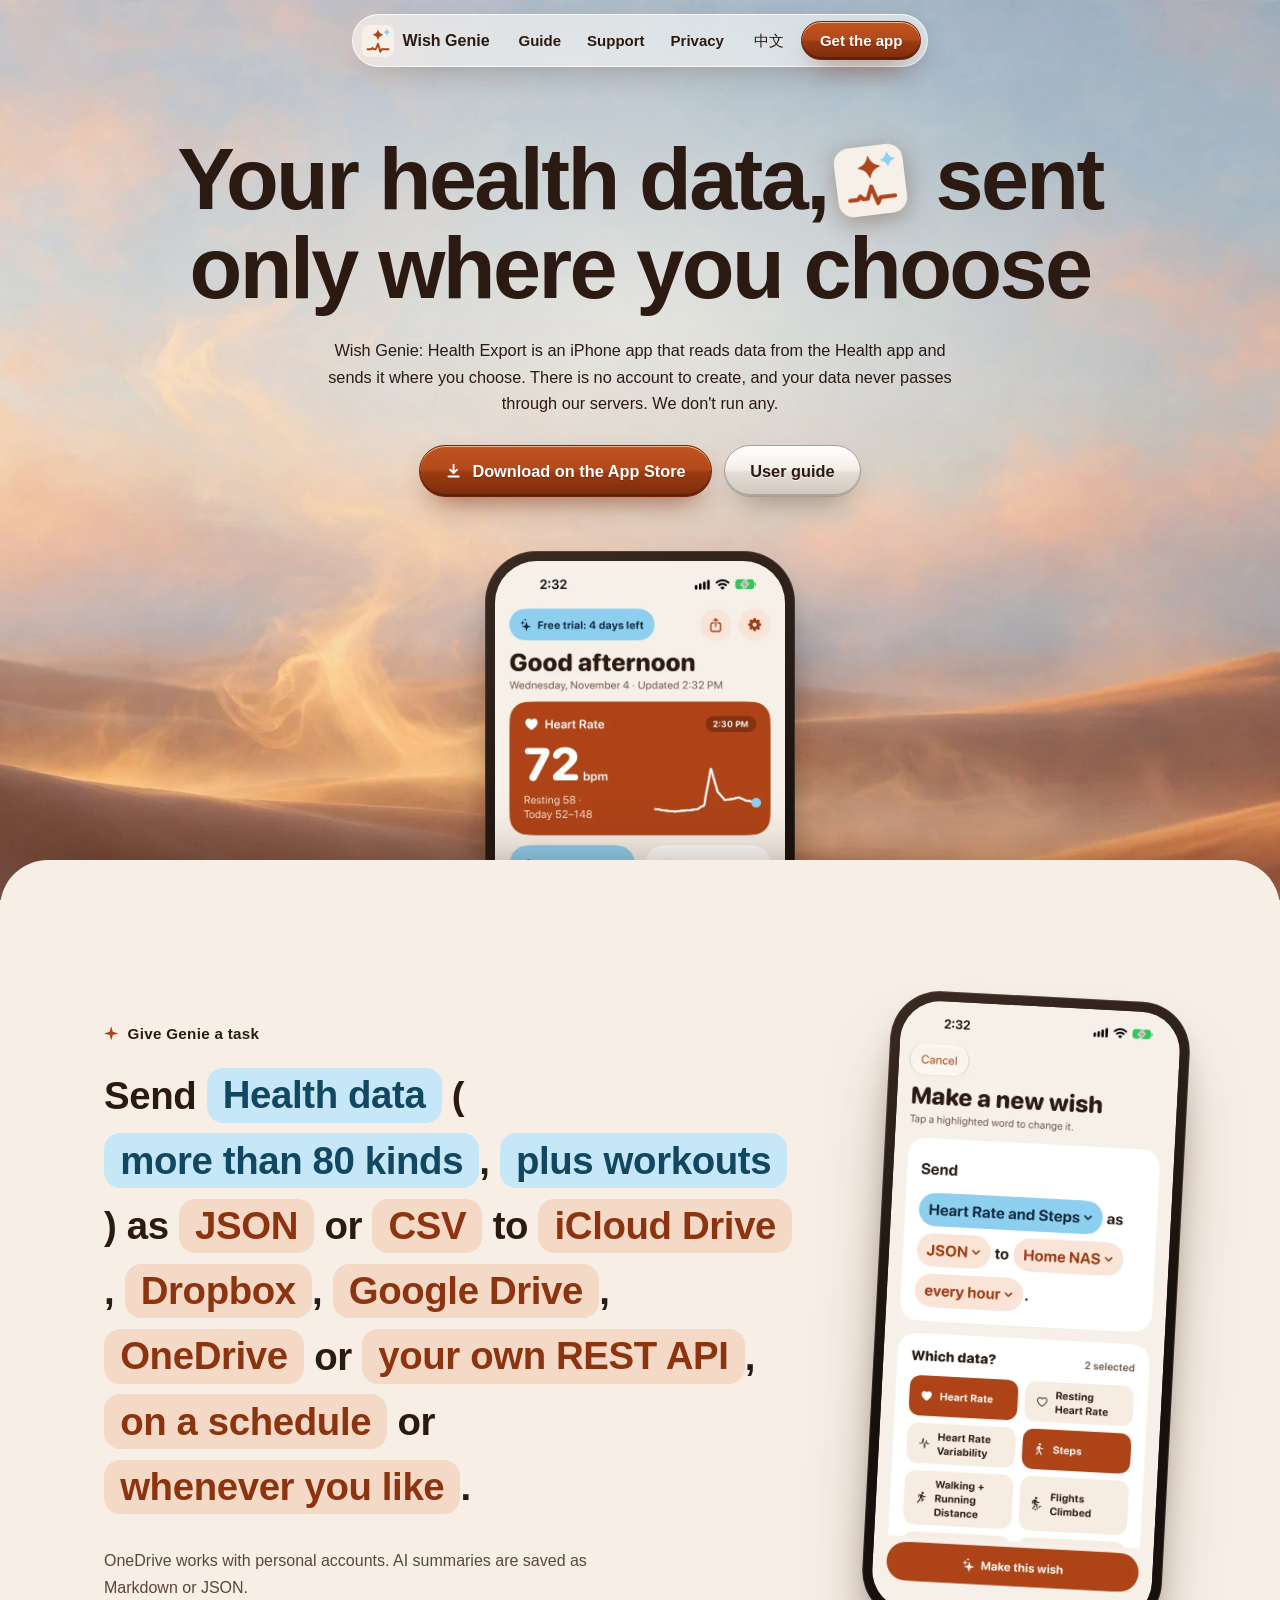
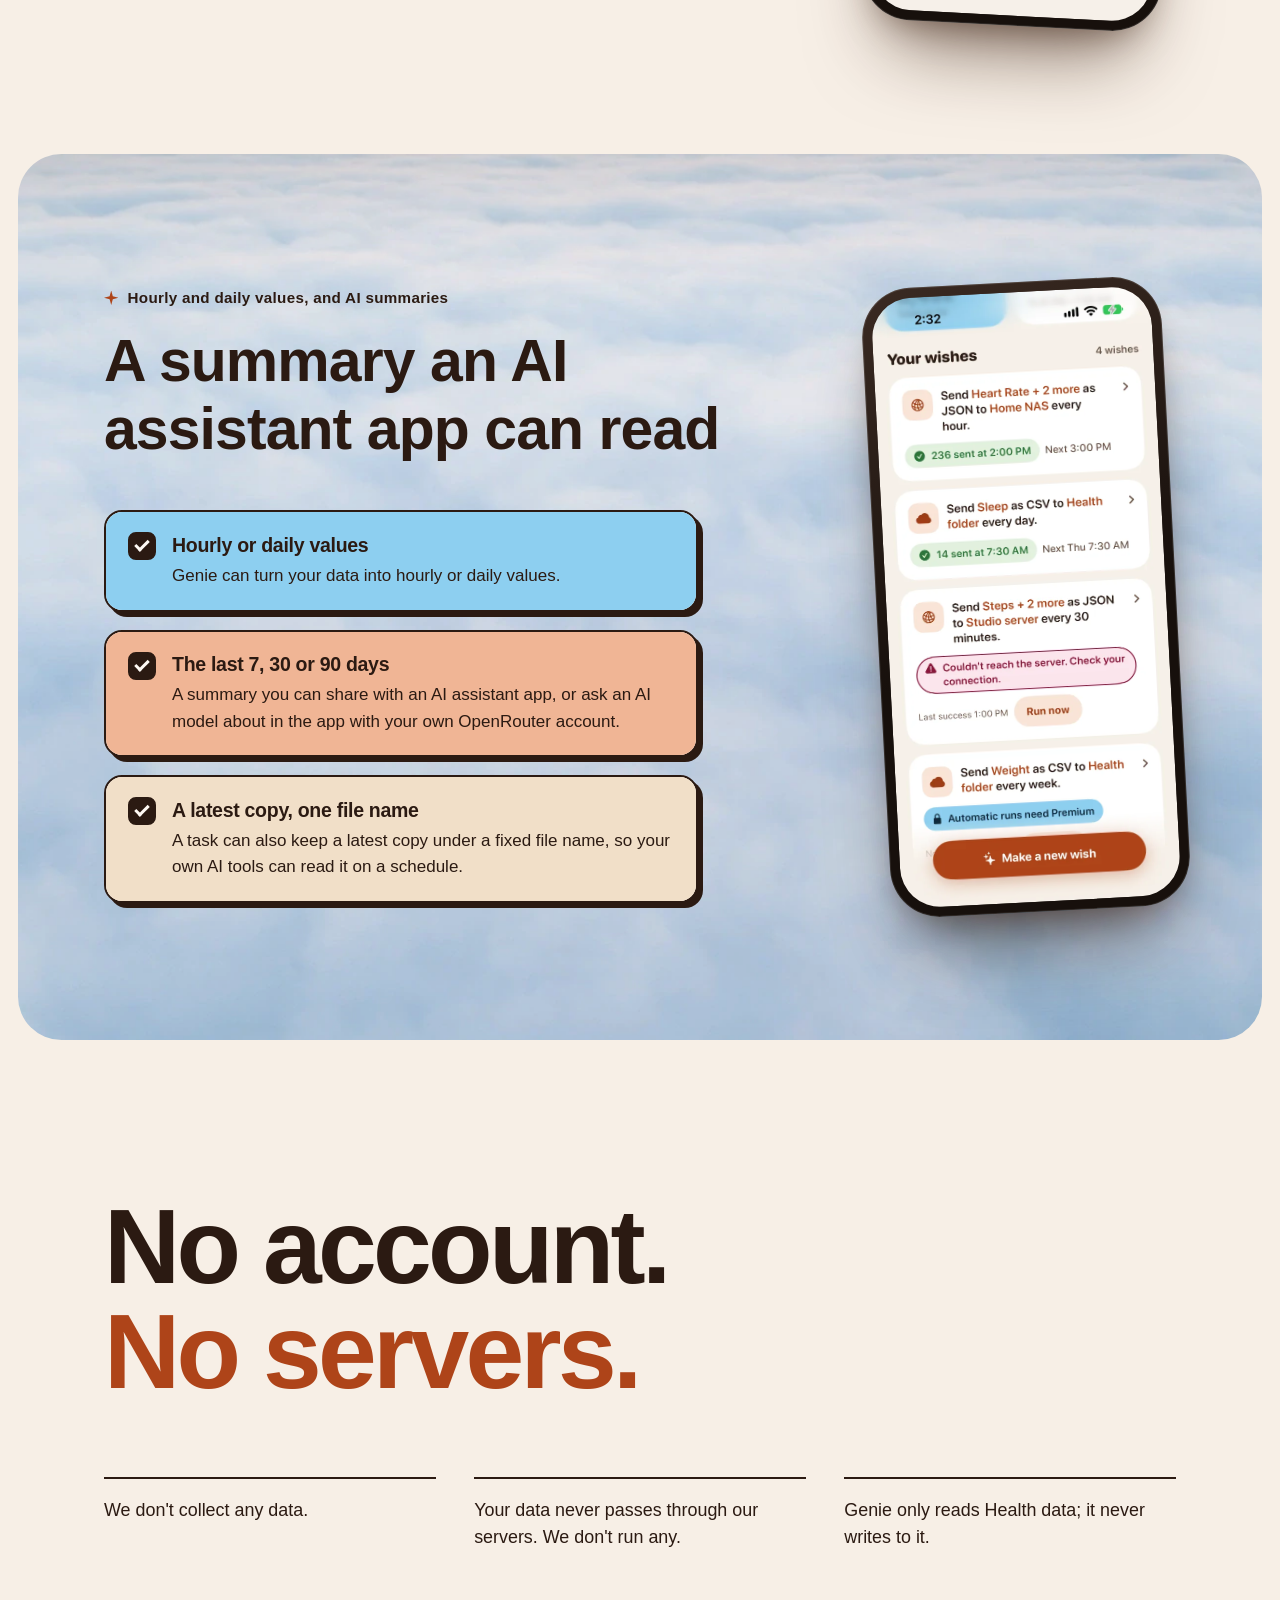
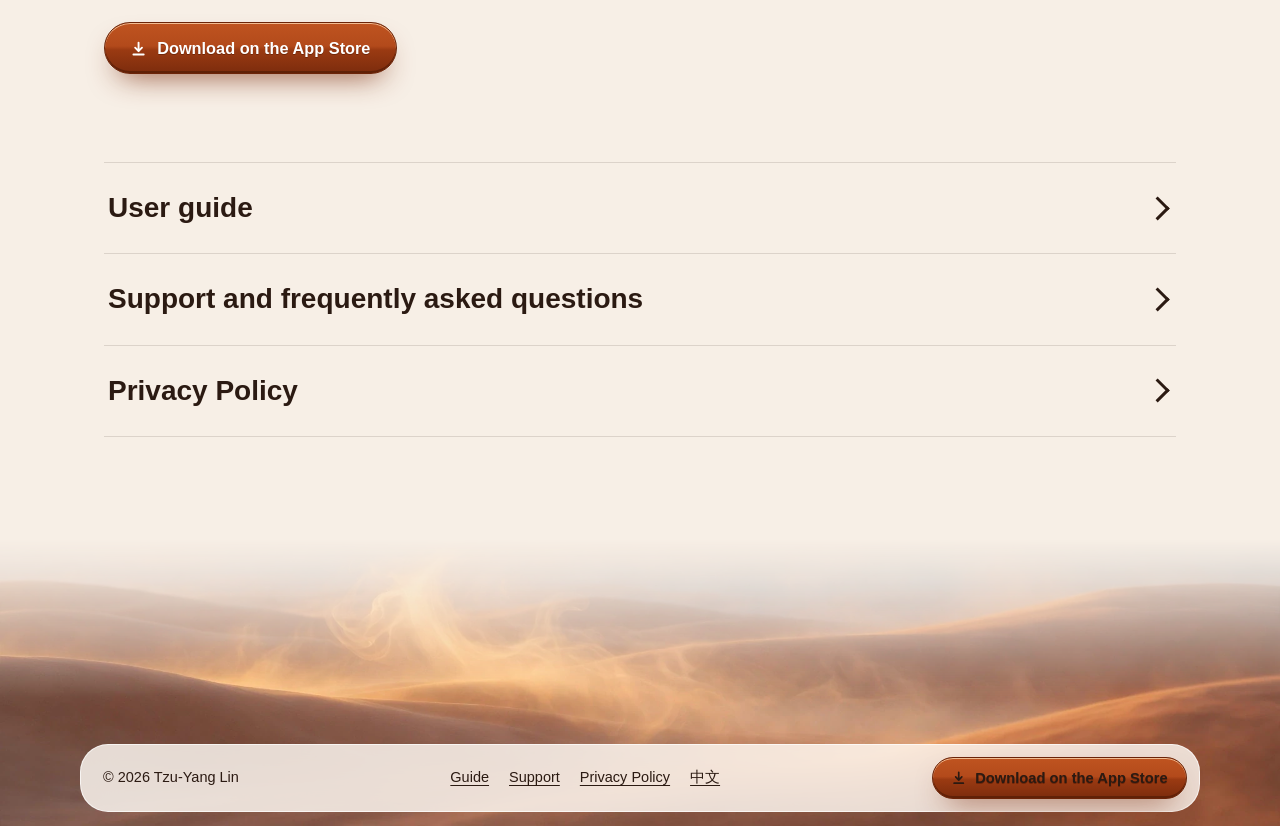
==== commit ecccdf4e: "site: metallic buttons (copper, pearl); stacked check rows on the AI summary section Co-Authored-By:" ====
--- a/index.html
+++ b/index.html
@@ -31,7 +31,7 @@
 <div class="hero-copy">
 <h1><span>Your health data,</span><img class="h1-icon" src="assets/icon.svg" width="80" height="80" alt=""> <span>sent only where you choose</span></h1>
 <p class="lede">Wish Genie: Health Export is an iPhone app that reads data from the Health app and sends it where you choose. There is no account to create, and your data never passes through our servers. We don't run any.</p>
-<p class="cta-row"><a class="btn btn-clay" href="https://apps.apple.com/app/id6830697434"><svg viewBox="0 0 20 20" aria-hidden="true"><path d="M10 3v10m0 0 4-4m-4 4-4-4M4 17h12" fill="none" stroke="currentColor" stroke-width="2.2" stroke-linecap="round" stroke-linejoin="round"/></svg>Download on the App Store</a><a class="btn btn-glass" href="guide/">User guide</a></p>
+<p class="cta-row"><a class="btn btn-clay" href="https://apps.apple.com/app/id6830697434"><svg viewBox="0 0 20 20" aria-hidden="true"><path d="M10 3v10m0 0 4-4m-4 4-4-4M4 17h12" fill="none" stroke="currentColor" stroke-width="2.2" stroke-linecap="round" stroke-linejoin="round"/></svg>Download on the App Store</a><a class="btn btn-pearl" href="guide/">User guide</a></p>
 </div>
 <div class="hero-phone"><div class="phone"><img src="assets/app/en-dashboard.webp" width="600" height="1304" alt="Wish Genie home screen with heart rate, steps and sleep"></div></div>
 </section>
@@ -53,10 +53,10 @@
 <div>
 <p class="eyebrow">Hourly and daily values, and AI summaries</p>
 <h2>A summary an AI assistant app can read</h2>
-<ul class="glass-list">
-<li class="glass" data-reveal style="--d:0"><h3>Hourly or daily values</h3><p>Genie can turn your data into hourly or daily values.</p></li>
-<li class="glass" data-reveal style="--d:1"><h3>The last 7, 30 or 90 days</h3><p>A summary you can share with an AI assistant app, or ask an AI model about in the app with your own OpenRouter account.</p></li>
-<li class="glass" data-reveal style="--d:2"><h3>A latest copy, one file name</h3><p>A task can also keep a latest copy under a fixed file name, so your own AI tools can read it on a schedule.</p></li>
+<ul class="stack">
+<li class="row" style="--d:0"><span class="tick" aria-hidden="true"></span><div><h3>Hourly or daily values</h3><p>Genie can turn your data into hourly or daily values.</p></div></li>
+<li class="row" style="--d:1"><span class="tick" aria-hidden="true"></span><div><h3>The last 7, 30 or 90 days</h3><p>A summary you can share with an AI assistant app, or ask an AI model about in the app with your own OpenRouter account.</p></div></li>
+<li class="row" style="--d:2"><span class="tick" aria-hidden="true"></span><div><h3>A latest copy, one file name</h3><p>A task can also keep a latest copy under a fixed file name, so your own AI tools can read it on a schedule.</p></div></li>
 </ul>
 </div>
 <div class="phone" data-reveal><img src="assets/app/en-wishes.webp" width="600" height="1304" alt="The list of tasks in Wish Genie, each with its last result" loading="lazy" decoding="async"></div>
--- a/style.css
+++ b/style.css
@@ -23,6 +23,9 @@
   --haze: rgba(250, 242, 232, .62);
   --shadow: 0 24px 60px -28px rgba(60, 28, 10, .45);
   --img-filter: none;
+  --fill-1: #8DCFF0;
+  --fill-2: #F0B595;
+  --fill-3: #F1DFC8;
   --round: ui-rounded, "SF Pro Rounded", -apple-system, BlinkMacSystemFont, "PingFang TC", "Noto Sans TC", "Helvetica Neue", Arial, sans-serif;
   --body: -apple-system, BlinkMacSystemFont, "PingFang TC", "Noto Sans TC", "Helvetica Neue", Arial, sans-serif;
   --mono: ui-monospace, SFMono-Regular, Menlo, monospace;
@@ -48,6 +51,9 @@
     --haze: rgba(18, 11, 8, .5);
     --shadow: 0 24px 60px -24px rgba(0, 0, 0, .8);
     --img-filter: brightness(.4) saturate(1.15);
+    --fill-1: #1F5C7A;
+    --fill-2: #8C3410;
+    --fill-3: #5A4638;
   }
 }
 
@@ -104,8 +110,8 @@
 .nav-links a, .nav-lang { padding: 11px 13px; transition: background .25s; }
 .nav-links a:hover, .nav-lang:hover { background: rgba(174, 68, 25, .12); }
 .nav-pill .nav-links a[aria-current] { background: var(--ink); color: var(--sand); }
-.nav-pill .nav-cta { padding: 12px 18px; background: var(--clay); color: #fff; font-family: var(--round); font-weight: 700; transition: transform .3s var(--ease), background .25s; }
-.nav-pill .nav-cta:hover { background: var(--clay-deep); transform: translateY(-1px); }
+.nav-pill .nav-cta { padding: 11px 18px; font-family: var(--round); font-weight: 700; transition: transform .3s var(--ease), box-shadow .35s var(--ease); }
+.nav-pill .nav-cta:hover { transform: translateY(-1px); }
 @media (max-width: 760px) {
   .nav-pill .nav-cta { display: none; }
   .nav-pill a { font-size: 14px; }
@@ -128,9 +134,36 @@
 .btn svg { width: 1.05em; height: 1.05em; flex: none; }
 .btn:hover { transform: translateY(-2px); }
 .btn:active { transform: translateY(0) scale(.98); }
-.btn-clay { background: var(--clay); color: #fff; box-shadow: 0 16px 34px -14px rgba(174, 68, 25, .85), inset 0 1px 0 rgba(255, 255, 255, .28); }
-.btn-clay:hover { background: var(--clay-deep); }
-.btn-glass { background: var(--glass); color: var(--ink); border: 1px solid var(--glass-edge); -webkit-backdrop-filter: blur(14px); backdrop-filter: blur(14px); }
+/* Metal finish: a polished gradient with a break at the horizon, a bright top edge, a dark bottom edge.
+   On hover the button glows and a band of light crosses it once. */
+.btn-clay, .btn-pearl, .nav-pill .nav-cta { position: relative; isolation: isolate; overflow: hidden; }
+.btn-clay, .nav-pill .nav-cta {
+  color: #fff; text-shadow: 0 1px 0 rgba(84, 26, 4, .55);
+  background: linear-gradient(180deg, #BF5420 0%, #B34A1B 46%, #9A3A12 54%, #7C2C0D 100%);
+  border: 1px solid #6B2408;
+  box-shadow: inset 0 1px 0 rgba(255, 214, 176, .8), inset 0 -2px 0 rgba(60, 18, 2, .45), 0 14px 30px -14px rgba(124, 44, 13, .9);
+}
+.btn-clay:hover, .btn-clay:focus-visible, .nav-pill .nav-cta:hover, .nav-pill .nav-cta:focus-visible {
+  box-shadow: inset 0 1px 0 rgba(255, 214, 176, .8), inset 0 -2px 0 rgba(60, 18, 2, .45), 0 0 0 4px rgba(240, 150, 90, .24), 0 0 34px 4px rgba(240, 140, 70, .6);
+}
+.btn-pearl {
+  color: #2B1A12; text-shadow: 0 1px 0 rgba(255, 255, 255, .7);
+  background: linear-gradient(180deg, #FFFFFF 0%, #F4EFE9 46%, #E4DDD5 54%, #CFC7BE 100%);
+  border: 1px solid #A99E93;
+  box-shadow: inset 0 1px 0 #fff, inset 0 -2px 0 rgba(90, 70, 56, .28), 0 14px 30px -16px rgba(60, 28, 10, .6);
+}
+.btn-pearl:hover, .btn-pearl:focus-visible {
+  box-shadow: inset 0 1px 0 #fff, inset 0 -2px 0 rgba(90, 70, 56, .28), 0 0 0 4px rgba(255, 244, 228, .4), 0 0 34px 4px rgba(255, 230, 200, .8);
+}
+.btn-clay::after, .btn-pearl::after, .nav-pill .nav-cta::after {
+  content: ""; position: absolute; z-index: -1; inset: -1px; pointer-events: none;
+  background: linear-gradient(105deg, transparent 38%, rgba(255, 236, 214, .42) 50%, transparent 62%);
+  transform: translateX(-110%);
+}
+.btn-pearl::after { background: linear-gradient(105deg, transparent 38%, rgba(255, 255, 255, .95) 50%, transparent 62%); }
+.btn-clay:hover::after, .btn-clay:focus-visible::after, .btn-pearl:hover::after, .btn-pearl:focus-visible::after,
+.nav-pill .nav-cta:hover::after, .nav-pill .nav-cta:focus-visible::after { animation: sheen .85s var(--ease); }
+@keyframes sheen { to { transform: translateX(110%); } }
 .cta-row { display: flex; flex-wrap: wrap; gap: 12px; justify-content: center; margin: 0; }
 
 .eyebrow { display: inline-flex; align-items: center; gap: .6em; margin: 0 0 1.1em; font-family: var(--round); font-weight: 700; font-size: .95rem; letter-spacing: .02em; color: var(--ink); }
@@ -211,19 +244,22 @@
 @media (max-aspect-ratio: 4/5) { .sky-bg::after, .doc-hero-bg::after { background: rgba(247, 239, 230, .3); } }
 .sky-grid { display: grid; grid-template-columns: minmax(0, 1fr) auto; gap: clamp(32px, 6vw, 96px); align-items: center; }
 .sky h2 { font-size: clamp(2rem, 4.6vw, 3.7rem); font-weight: 800; max-width: 12em; margin-bottom: clamp(28px, 4vw, 48px); }
-.glass-list { list-style: none; margin: 0; padding: 0; display: grid; gap: 14px; max-width: 600px; }
-.glass { margin: 0; padding: 24px 26px; border-radius: 26px; background: var(--glass); border: 1px solid var(--glass-edge); -webkit-backdrop-filter: blur(22px) saturate(1.4); backdrop-filter: blur(22px) saturate(1.4); box-shadow: var(--shadow), inset 0 1px 0 var(--glass-edge); }
-.glass:nth-child(1) { margin-right: clamp(0px, 6vw, 80px); }
-.glass:nth-child(2) { margin-left: clamp(0px, 3vw, 40px); margin-right: clamp(0px, 3vw, 40px); }
-.glass:nth-child(3) { margin-left: clamp(0px, 6vw, 80px); }
-.glass h3 { font-size: 1.22rem; font-weight: 750; margin-bottom: .4em; }
-.glass p { margin: 0; color: var(--ink); line-height: 1.55; }
+/* Stacked rows: a thick outline with a hard offset shadow, like two sheets of paper.
+   Each row ticks itself as it scrolls in, and its colour spreads from the tick box in a circle. */
+.stack { list-style: none; margin: 0; padding: 0 6px 6px 0; display: grid; gap: 18px; max-width: 600px; }
+.row { position: relative; isolation: isolate; overflow: hidden; margin: 0; display: grid; grid-template-columns: auto minmax(0, 1fr); gap: 16px; padding: 20px 22px; border: 2px solid var(--ink); border-radius: 18px; background: var(--paper); color: var(--ink); box-shadow: 5px 5px 0 var(--ink); }
+.row::before { content: ""; position: absolute; z-index: -1; left: 36px; top: 34px; width: 230%; aspect-ratio: 1; border-radius: 50%; background: var(--fill-1); transform: translate(-50%, -50%); }
+.row:nth-child(2)::before { background: var(--fill-2); }
+.row:nth-child(3)::before { background: var(--fill-3); }
+.tick { position: relative; width: 28px; height: 28px; border: 2px solid var(--ink); border-radius: 8px; background: var(--ink); }
+.tick::after { content: ""; position: absolute; left: 8px; top: 3px; width: 8px; height: 14px; border: solid var(--paper); border-width: 0 3px 3px 0; transform: rotate(45deg); }
+.row h3 { font-size: 1.22rem; font-weight: 750; margin: .08em 0 .35em; }
+.row p { margin: 0; line-height: 1.55; }
 .sky .phone { transform: rotate(-3deg); }
 @media (max-width: 960px) {
   .sky-grid { grid-template-columns: 1fr; }
   .sky .phone { margin: 12px auto 0; --w: min(270px, 68vw); }
-  .glass:nth-child(n) { margin-left: 0; margin-right: 0; }
-  .glass-list { max-width: none; }
+  .stack { max-width: none; }
 }
 
 /* ---------- Home: promise ---------- */
@@ -250,7 +286,7 @@
 .foot-bar { max-width: var(--wrap); margin: 0 auto; display: flex; flex-wrap: wrap; align-items: center; justify-content: space-between; gap: 10px 22px; padding: 12px 12px 12px 22px; border-radius: 28px; background: var(--glass-strong); border: 1px solid var(--glass-edge); -webkit-backdrop-filter: blur(18px); backdrop-filter: blur(18px); font-size: 14.5px; color: var(--ink); }
 .foot-bar nav { display: flex; flex-wrap: wrap; align-items: center; gap: 6px 20px; }
 .foot-bar a { color: var(--ink); }
-.foot-bar .btn { font-size: .92rem; padding: .85em 1.25em; color: #fff; box-shadow: none; }
+.foot-bar .btn { font-size: .92rem; padding: .85em 1.25em; }
 
 /* ---------- Document pages (guide, support, privacy) ---------- */
 .doc-hero { position: relative; isolation: isolate; overflow: hidden; padding: clamp(132px, 19vw, 216px) 0 clamp(44px, 7vw, 84px); }
@@ -315,6 +351,13 @@
 .js .sentence .chip { background-color: transparent; color: inherit; transition: background-color .7s var(--ease), color .7s var(--ease); transition-delay: calc(var(--i, 0) * 110ms + 150ms); }
 .js .sentence.in .chip { background-color: var(--chip-clay-bg); color: var(--chip-clay-fg); }
 .js .sentence.in .chip.data { background-color: var(--chip-sky-bg); color: var(--chip-sky-fg); }
+.js .row::before { transform: translate(-50%, -50%) scale(0); transition: transform 1.1s cubic-bezier(.3, .7, .2, 1); }
+.js .tick { background-color: var(--paper); transition: background-color .3s; }
+.js .tick::after { transform: rotate(45deg) scale(0); transition: transform .4s var(--ease); }
+.js .row::before, .js .tick, .js .tick::after { transition-delay: calc(var(--d, 0) * 320ms + 250ms); }
+.js .row.in::before { transform: translate(-50%, -50%) scale(1); }
+.js .row.in .tick { background-color: var(--ink); }
+.js .row.in .tick::after { transform: rotate(45deg) scale(1); }
 
 /* ---------- Reduced motion: show the final state, no movement ---------- */
 @media (prefers-reduced-motion: reduce) {
@@ -334,6 +377,7 @@
   .phone img { filter: brightness(.9); }
   .sky-bg::after, .doc-hero-bg::after { background: none; }
   .sparks i { background: #FFD58F; }
+  .btn-pearl { background: linear-gradient(180deg, #F1EBE4 0%, #DDD5CC 46%, #C9C0B6 54%, #ADA398 100%); border-color: #8E847A; }
   .nav-links a:hover, .nav-lang:hover { background: rgba(255, 255, 255, .1); }
 }
 
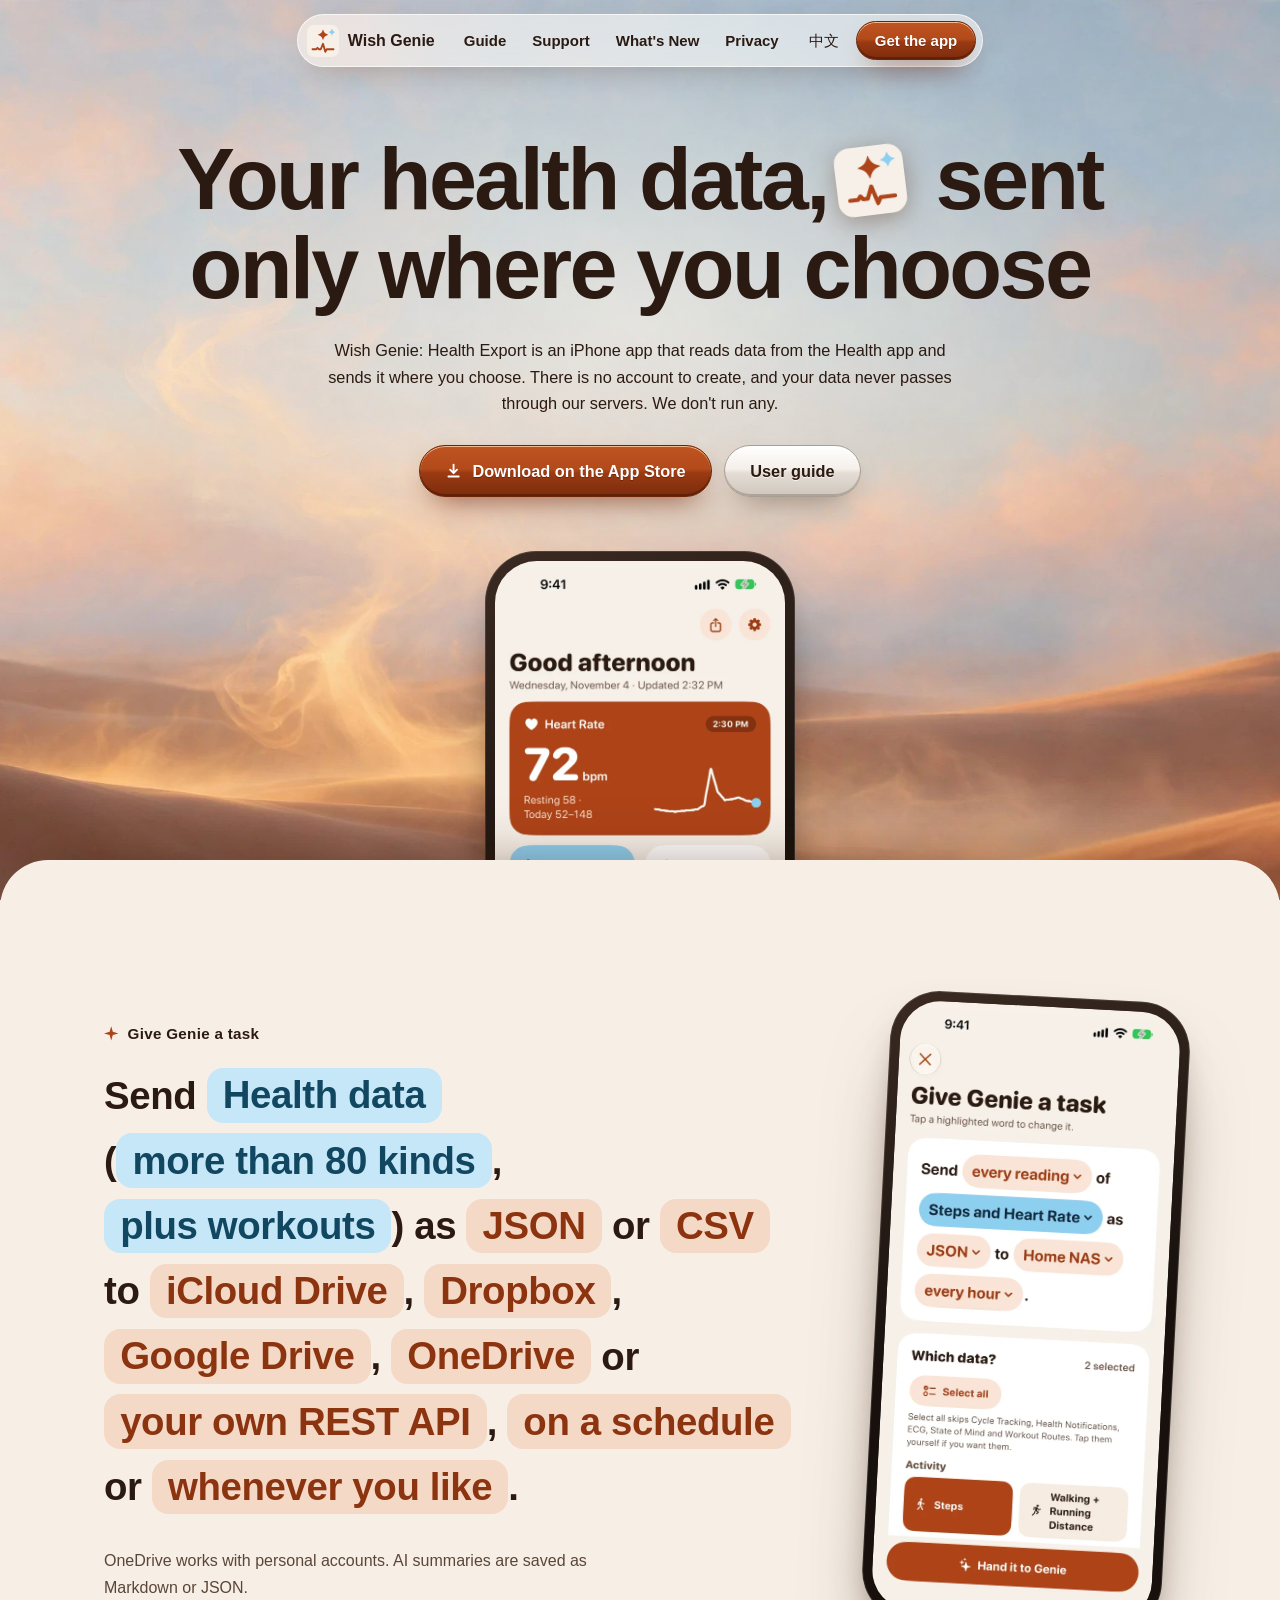
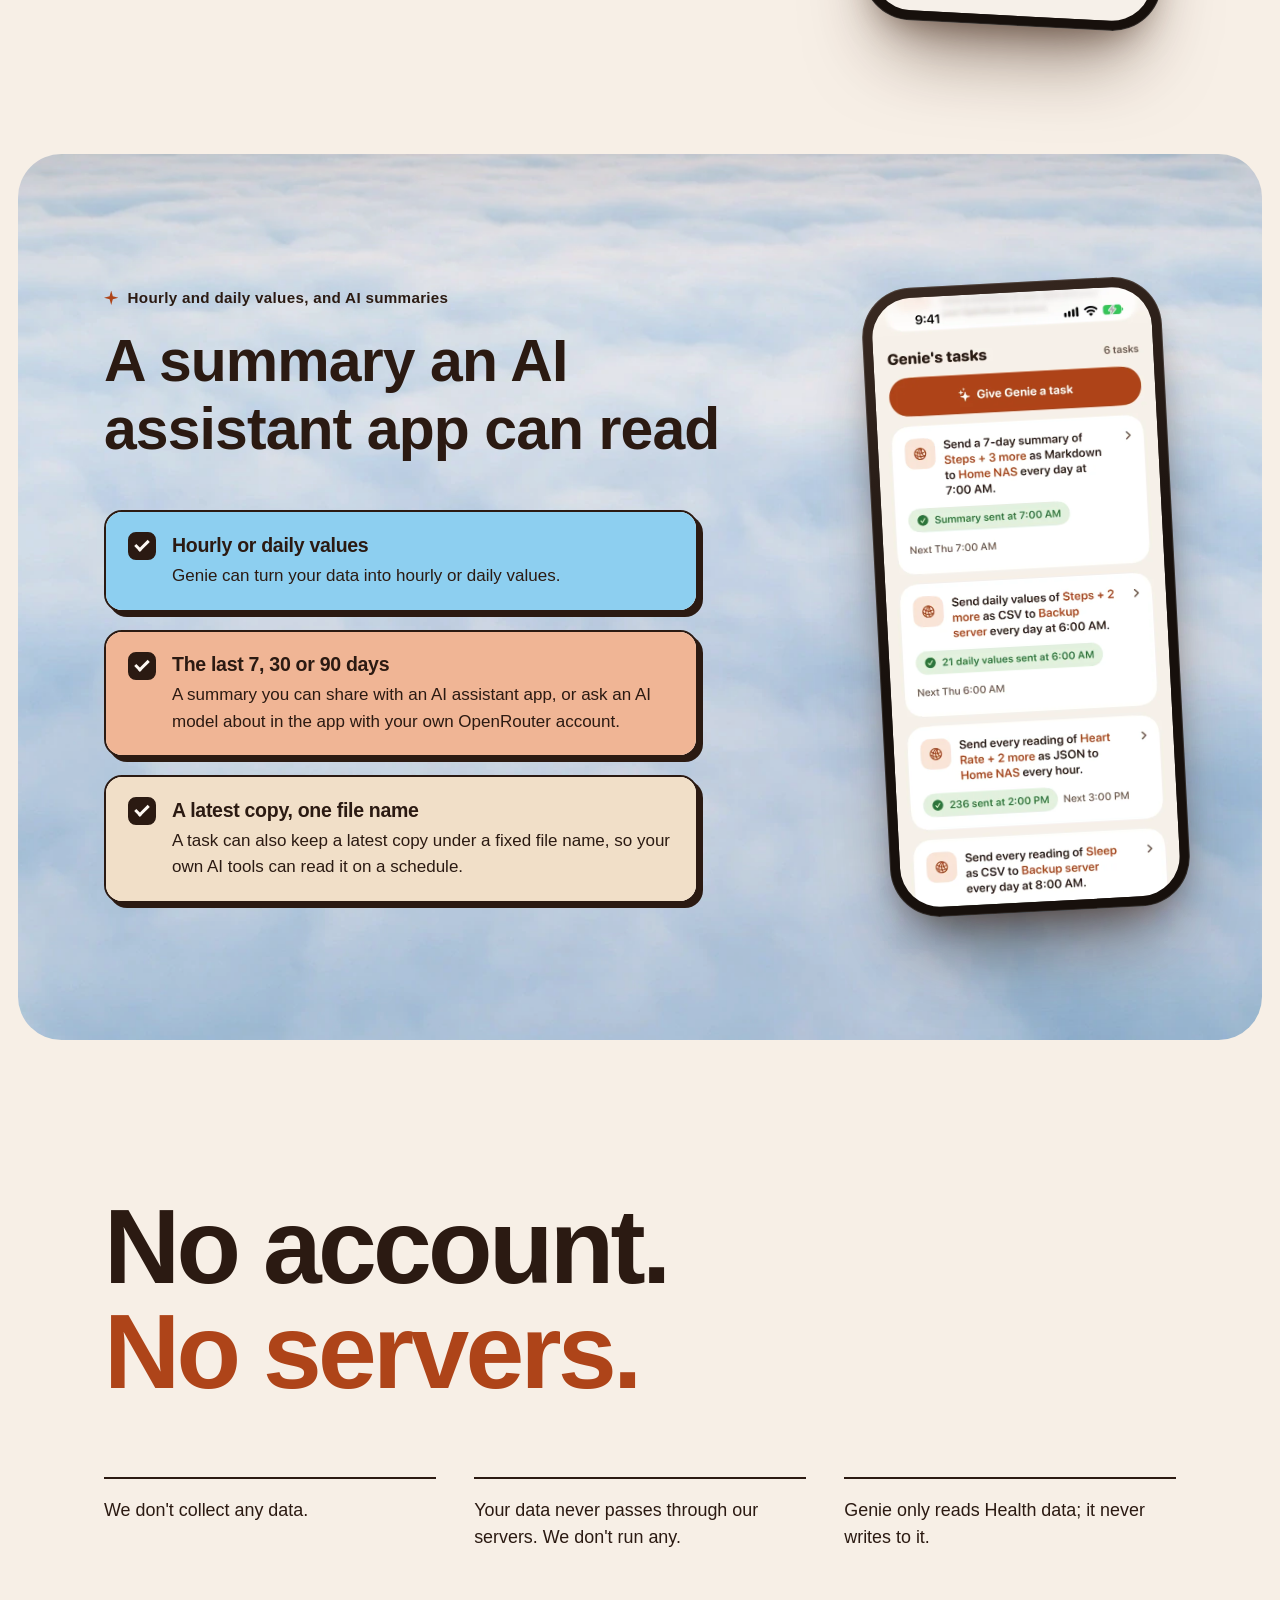
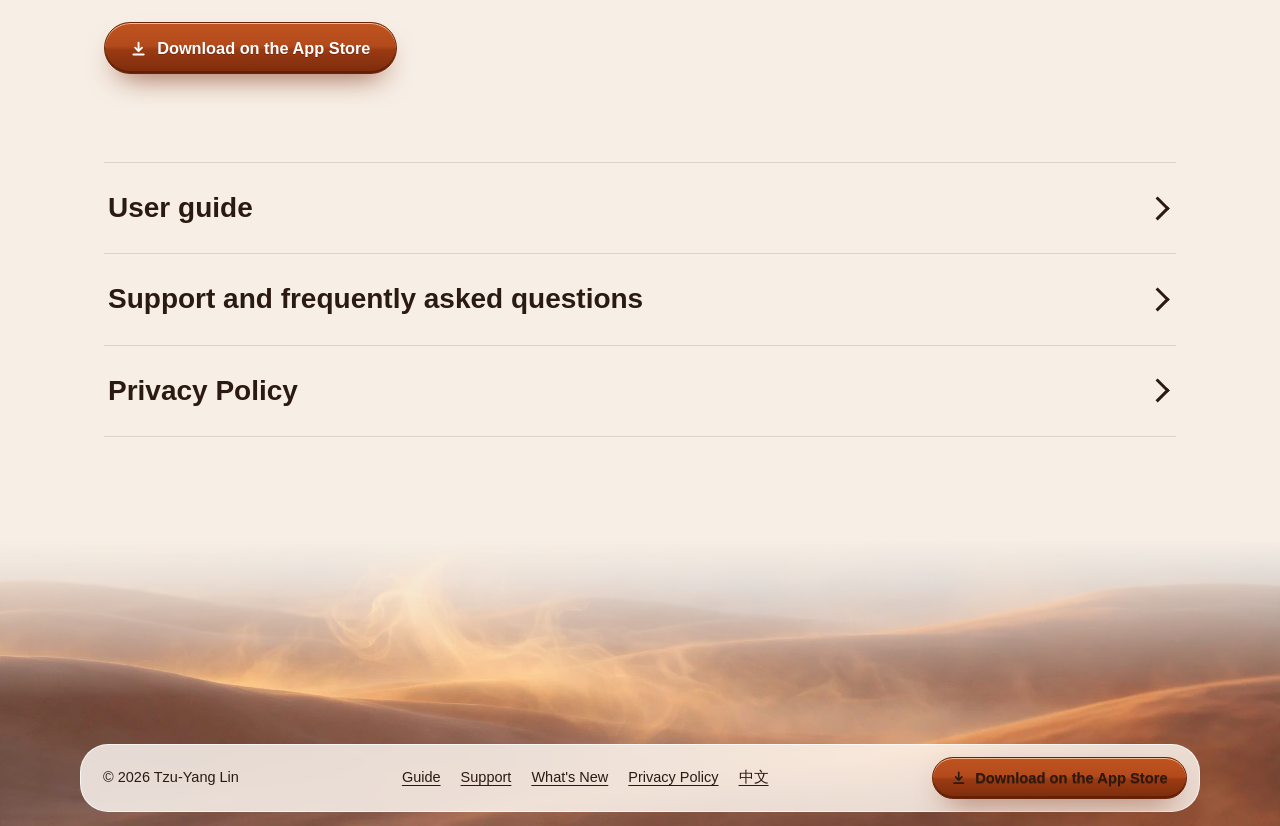
==== commit a4089d1f: "site: What's New page (en/zh) from App Store release notes; keep chips with punctuation; slower butt" ====
--- a/index.html
+++ b/index.html
@@ -18,7 +18,7 @@
 <a class="skip" href="#content">Skip to content</a>
 <div class="nav-pill">
 <a class="nav-brand" href="./"><img src="assets/icon.svg" width="32" height="32" alt=""><span>Wish Genie</span></a>
-<nav class="nav-links" aria-label="Main"><a href="guide/">Guide</a><a href="support/">Support</a><a href="privacy/">Privacy</a></nav>
+<nav class="nav-links" aria-label="Main"><a href="guide/">Guide</a><a href="support/">Support</a><a href="changelog/">What's New</a><a href="privacy/">Privacy</a></nav>
 <a class="nav-lang" href="zh/" lang="zh-Hant" hreflang="zh-Hant">中文</a>
 <a class="nav-cta" href="https://apps.apple.com/app/id6830697434">Get the app</a>
 </div>
@@ -40,7 +40,7 @@
 <div class="wrap wish-grid">
 <div>
 <p class="eyebrow">Give Genie a task</p>
-<h2 class="sentence">Send <b class="chip data">Health data</b> (<b class="chip data">more than 80 kinds</b>, <b class="chip data">plus workouts</b>) as <b class="chip">JSON</b> or <b class="chip">CSV</b> to <b class="chip">iCloud Drive</b>, <b class="chip">Dropbox</b>, <b class="chip">Google Drive</b>, <b class="chip">OneDrive</b> or <b class="chip">your own REST API</b>, <b class="chip">on a schedule</b> or <b class="chip">whenever you like</b>.</h2>
+<h2 class="sentence">Send <b class="chip data">Health data</b> <span class="nb">(<b class="chip data">more than 80 kinds</b>,</span> <span class="nb"><b class="chip data">plus workouts</b>)</span> as <b class="chip">JSON</b> or <b class="chip">CSV</b> to <span class="nb"><b class="chip">iCloud Drive</b>,</span> <span class="nb"><b class="chip">Dropbox</b>,</span> <span class="nb"><b class="chip">Google Drive</b>,</span> <b class="chip">OneDrive</b> or <span class="nb"><b class="chip">your own REST API</b>,</span> <b class="chip">on a schedule</b> or <span class="nb"><b class="chip">whenever you like</b>.</span></h2>
 <p class="fine">OneDrive works with personal accounts. AI summaries are saved as Markdown or JSON.</p>
 </div>
 <div class="phone" data-reveal><img src="assets/app/en-wish.webp" width="600" height="1304" alt="Making a new task as a sentence in Wish Genie" loading="lazy" decoding="async"></div>
@@ -85,7 +85,7 @@
 <img class="foot-bg" src="assets/bg/dunes-wide.webp" width="2048" height="1152" alt="" loading="lazy" decoding="async">
 <div class="foot-bar">
 <span>© 2026 Tzu-Yang Lin</span>
-<nav aria-label="Footer"><a href="guide/">Guide</a><a href="support/">Support</a><a href="privacy/">Privacy Policy</a><a href="zh/" lang="zh-Hant" hreflang="zh-Hant">中文</a></nav>
+<nav aria-label="Footer"><a href="guide/">Guide</a><a href="support/">Support</a><a href="changelog/">What's New</a><a href="privacy/">Privacy Policy</a><a href="zh/" lang="zh-Hant" hreflang="zh-Hant">中文</a></nav>
 <a class="btn btn-clay" href="https://apps.apple.com/app/id6830697434"><svg viewBox="0 0 20 20" aria-hidden="true"><path d="M10 3v10m0 0 4-4m-4 4-4-4M4 17h12" fill="none" stroke="currentColor" stroke-width="2.2" stroke-linecap="round" stroke-linejoin="round"/></svg>Download on the App Store</a>
 </div>
 </footer>
--- a/style.css
+++ b/style.css
@@ -117,7 +117,12 @@
   .nav-pill a { font-size: 14px; }
   .nav-links a, .nav-lang { padding: 10px 9px; }
 }
+/* When the links don't fit, they scroll inside the pill; the fade says there is more. */
+.nav-links.less, .nav-links.more { -webkit-mask-image: linear-gradient(90deg, transparent, #000 var(--l, 0px), #000 calc(100% - var(--r, 0px)), transparent); mask-image: linear-gradient(90deg, transparent, #000 var(--l, 0px), #000 calc(100% - var(--r, 0px)), transparent); }
+.nav-links.less { --l: 22px; }
+.nav-links.more { --r: 26px; }
 @media (max-width: 560px) {
+  .nav-links a, .nav-lang { padding: 10px 7px; }
   .nav-brand span { position: absolute; width: 1px; height: 1px; overflow: hidden; clip-path: inset(50%); }
   .nav-pill .nav-brand { padding-right: 3px; }
 }
@@ -162,7 +167,7 @@
 }
 .btn-pearl::after { background: linear-gradient(105deg, transparent 38%, rgba(255, 255, 255, .95) 50%, transparent 62%); }
 .btn-clay:hover::after, .btn-clay:focus-visible::after, .btn-pearl:hover::after, .btn-pearl:focus-visible::after,
-.nav-pill .nav-cta:hover::after, .nav-pill .nav-cta:focus-visible::after { animation: sheen .85s var(--ease); }
+.nav-pill .nav-cta:hover::after, .nav-pill .nav-cta:focus-visible::after { animation: sheen 1.7s var(--ease); }
 @keyframes sheen { to { transform: translateX(110%); } }
 .cta-row { display: flex; flex-wrap: wrap; gap: 12px; justify-content: center; margin: 0; }
 
@@ -228,6 +233,7 @@
 :lang(zh-Hant) .sentence { line-height: 1.6; }
 .chip { display: inline-block; white-space: nowrap; font-weight: inherit; line-height: 1.3; padding: .06em .42em; margin: .14em 0; border-radius: .42em; background: var(--chip-clay-bg); color: var(--chip-clay-fg); }
 .chip.data { background: var(--chip-sky-bg); color: var(--chip-sky-fg); }
+.nb { white-space: nowrap; }
 .fine { margin: 1.8em 0 0; max-width: 34em; color: var(--soft); font-size: 1rem; }
 .wish .phone { transform: rotate(3deg); }
 @media (max-width: 860px) {
@@ -312,6 +318,7 @@
 .prose > :first-child { margin-top: 0; }
 .prose p { margin: 0 0 1.05em; }
 .prose h2 { font-size: clamp(1.5rem, 2.6vw, 1.9rem); font-weight: 780; margin: 2.3em 0 .75em; padding-top: 1.5em; border-top: 1px solid var(--line); }
+.prose h2 + .meta { margin: -.35em 0 1em; font-size: .95rem; }
 .prose h3 { font-size: 1.24rem; font-weight: 720; line-height: 1.35; margin: 2em 0 .6em; padding-top: 1.7em; border-top: 1px solid var(--line); text-wrap: pretty; }
 .prose h2 + h3 { border-top: 0; padding-top: 0; margin-top: 1.2em; }
 .prose ul, .prose ol { margin: 0 0 1.2em; padding-left: 1.35em; }
